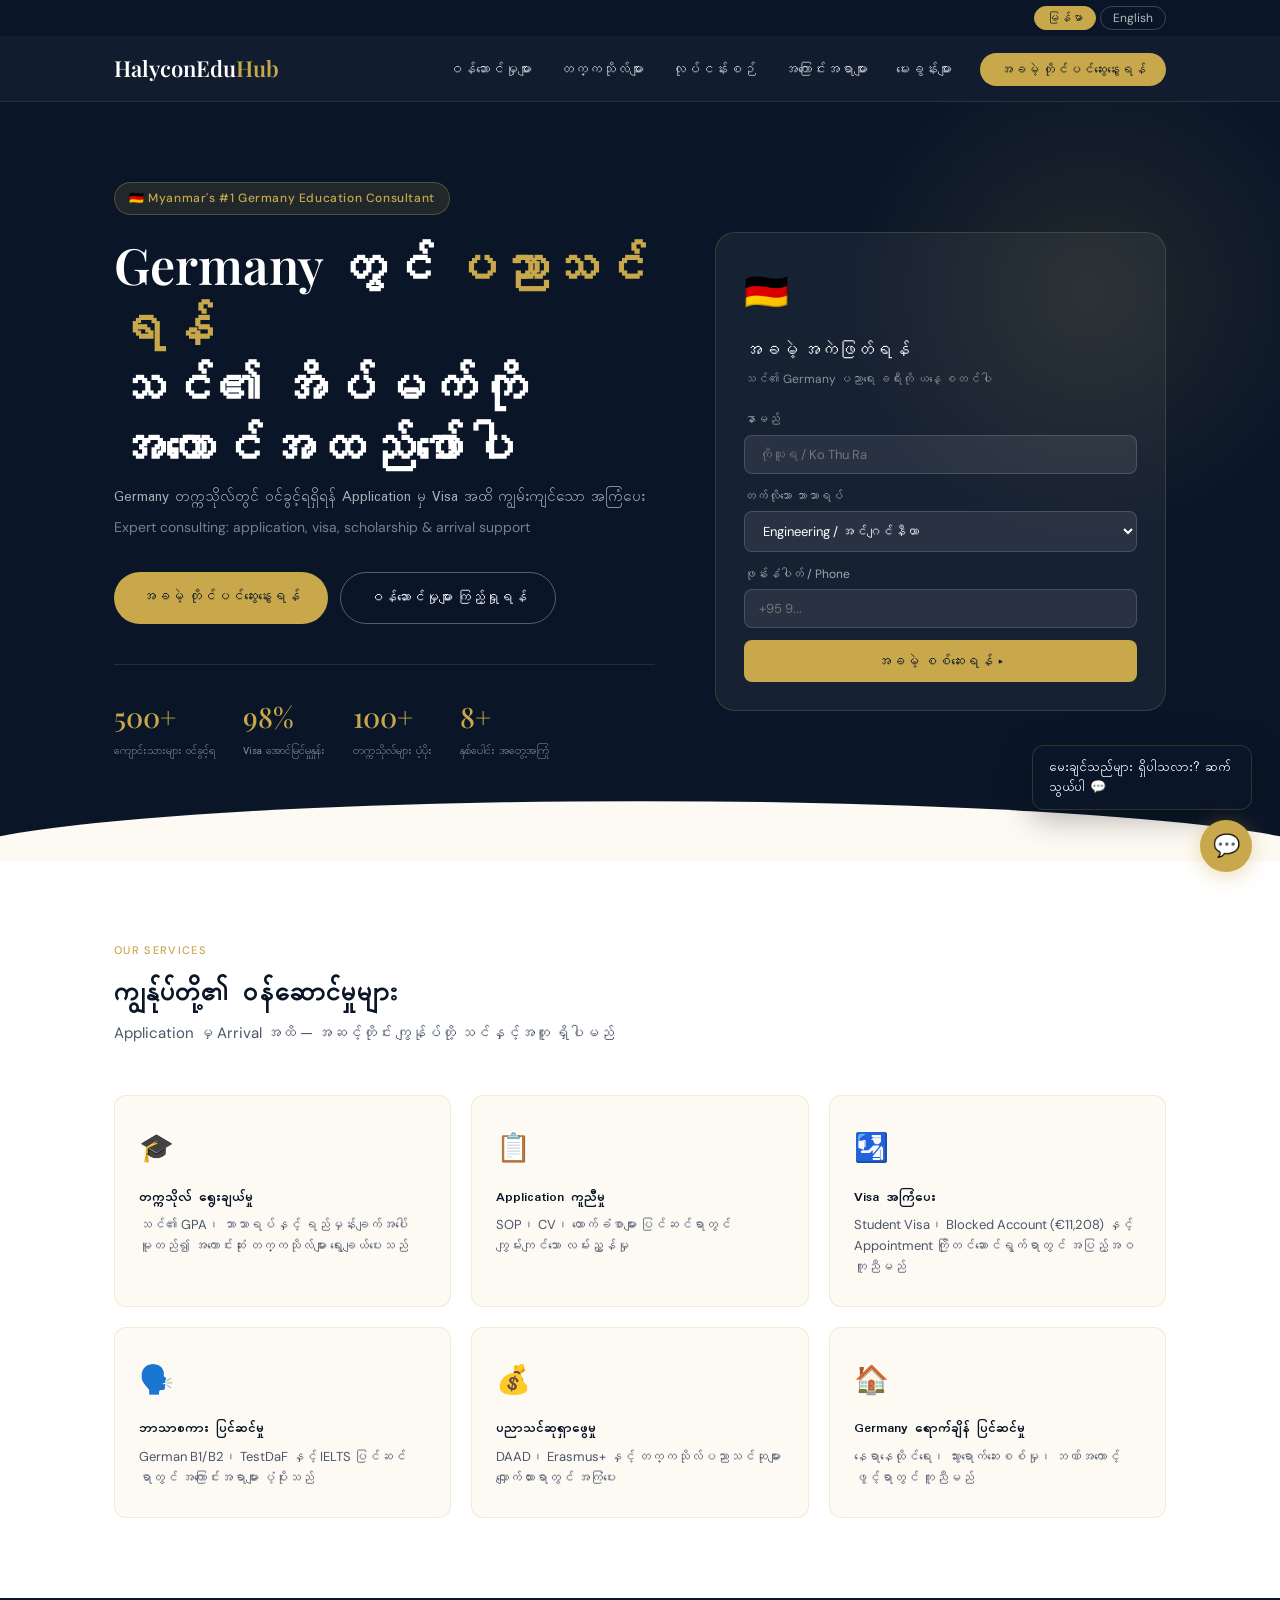
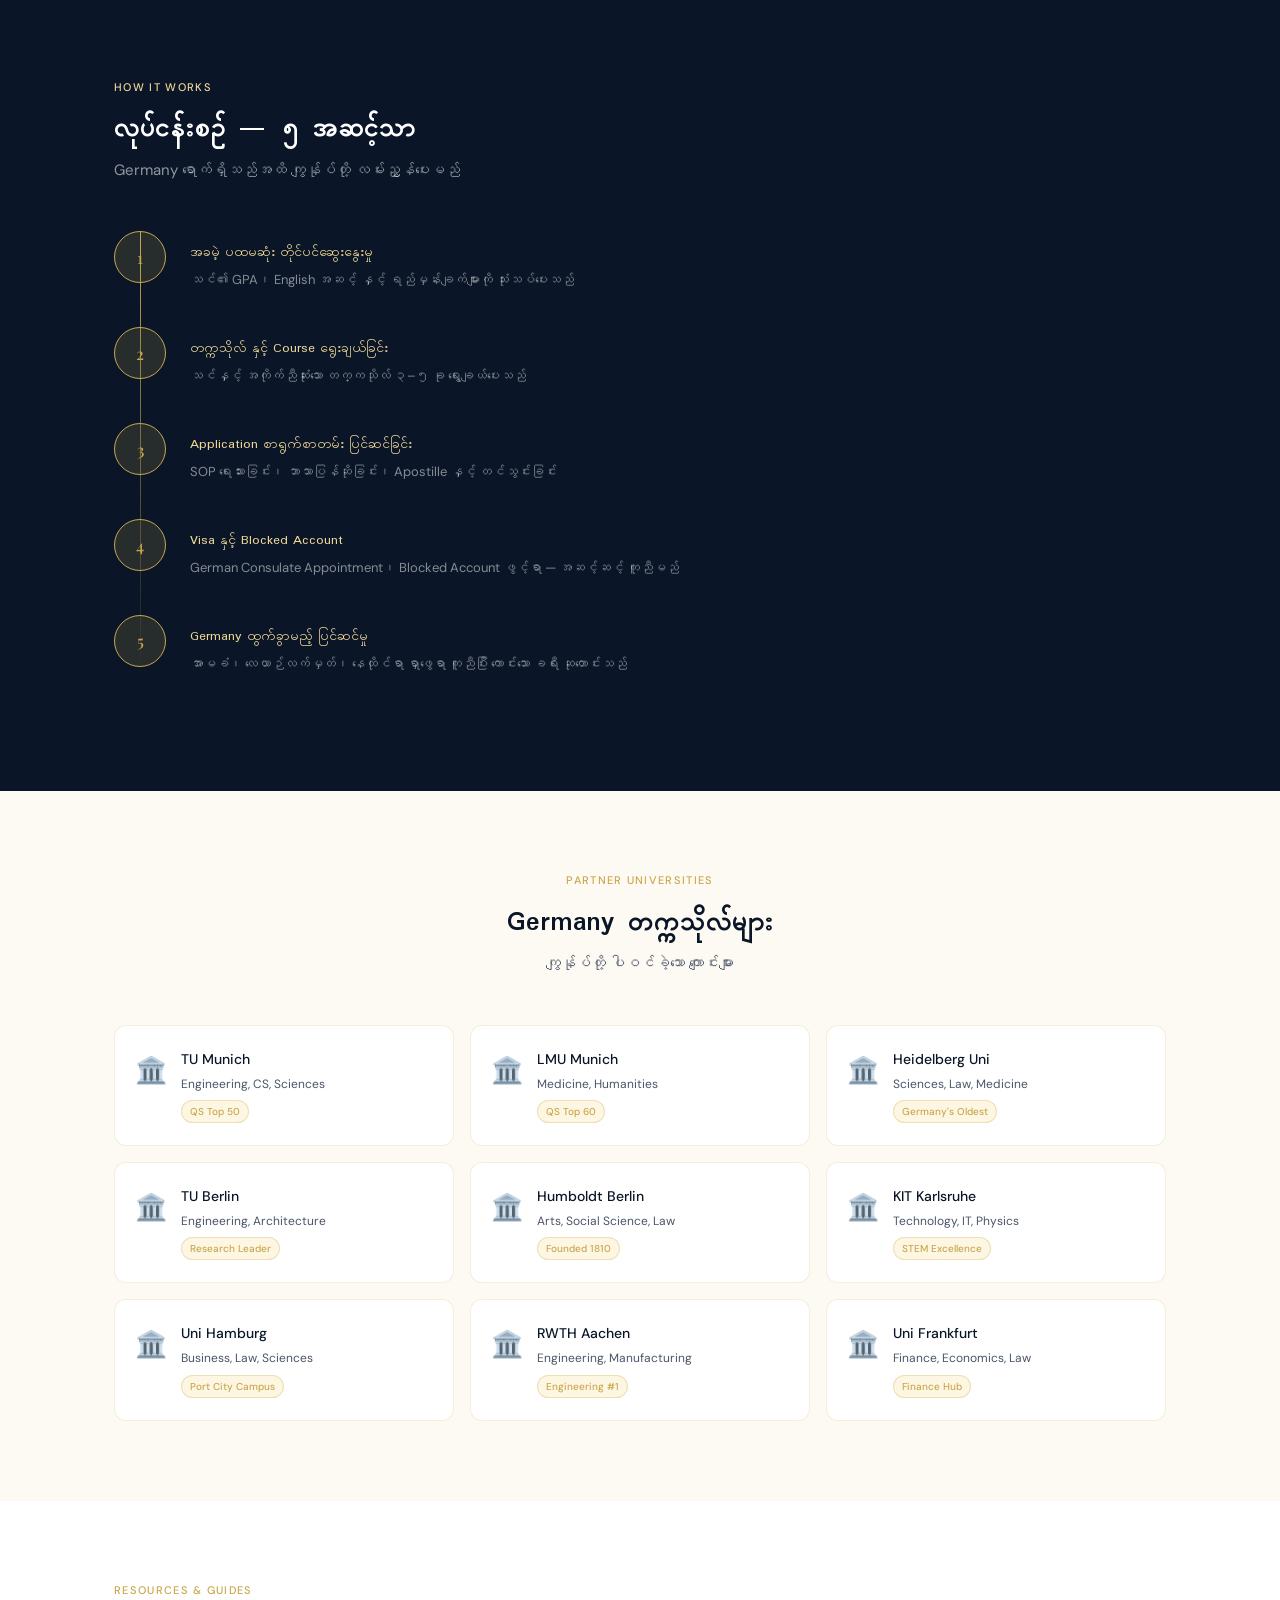
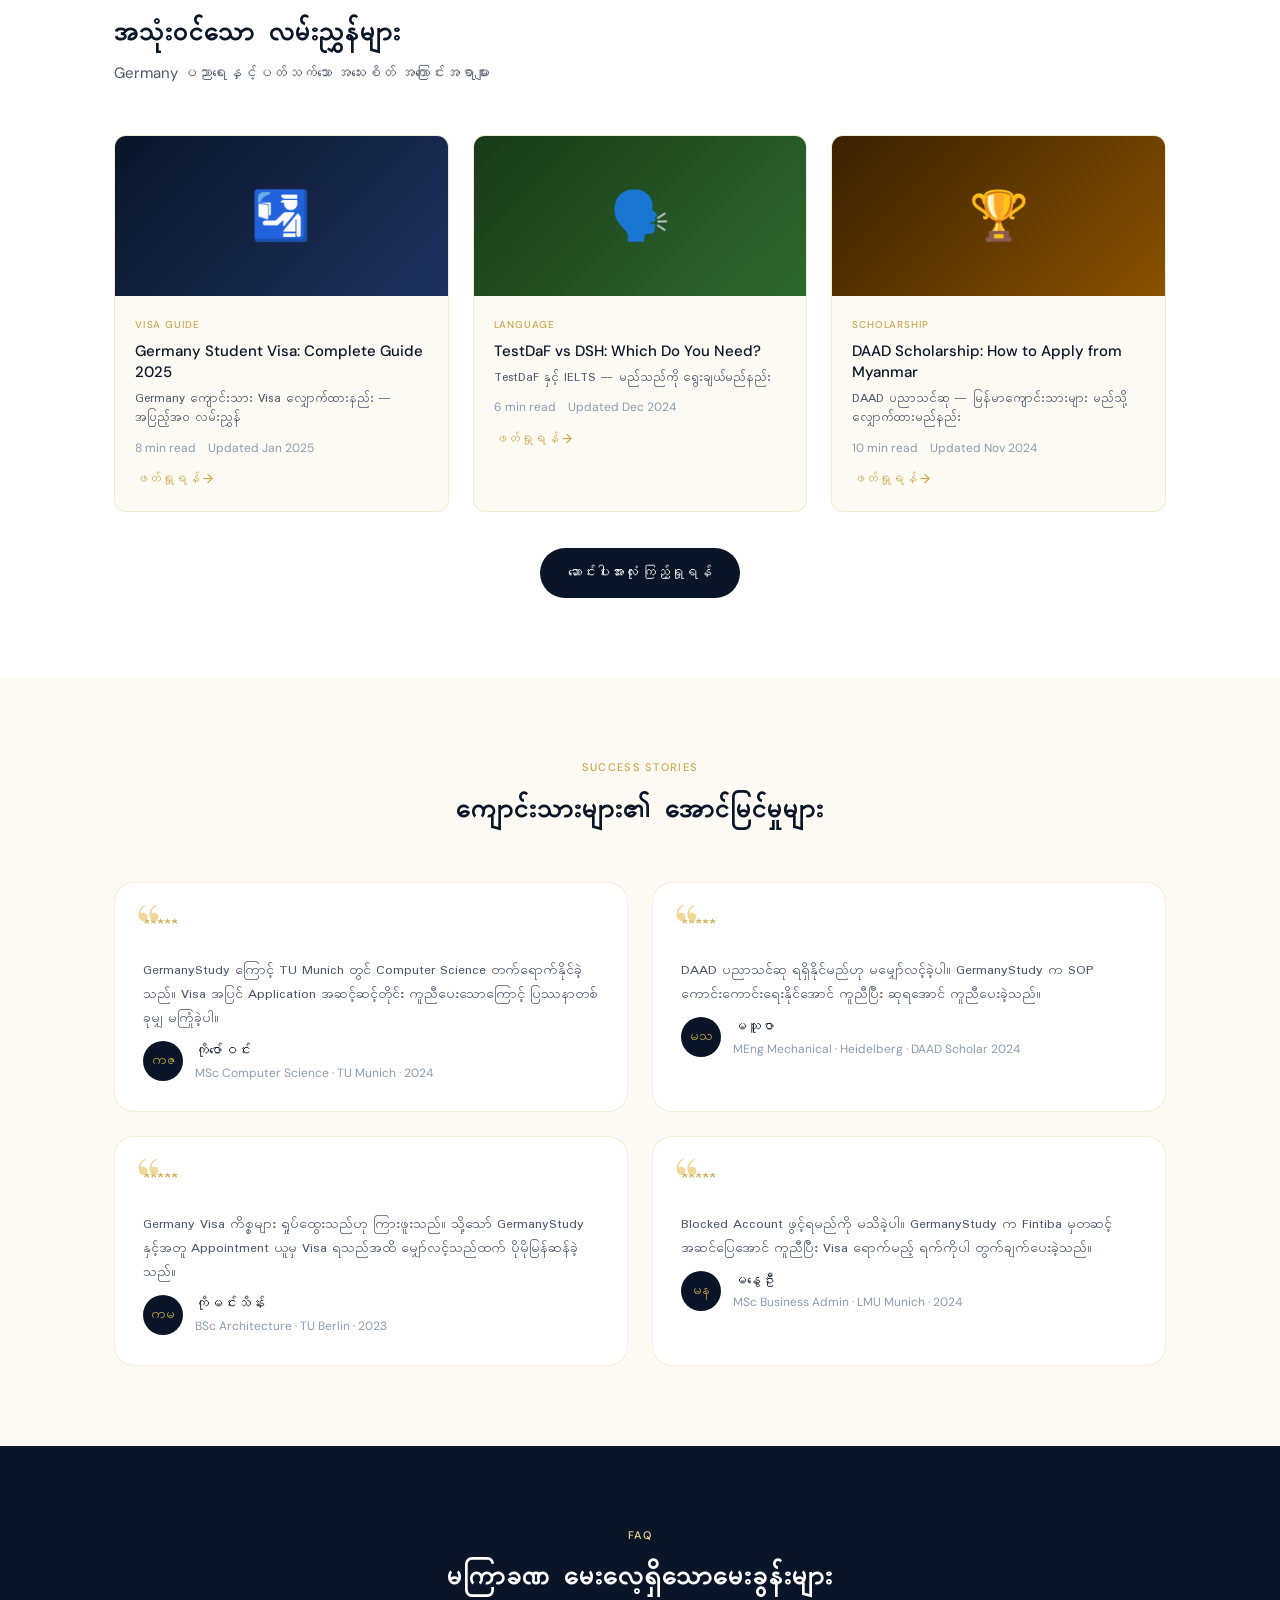
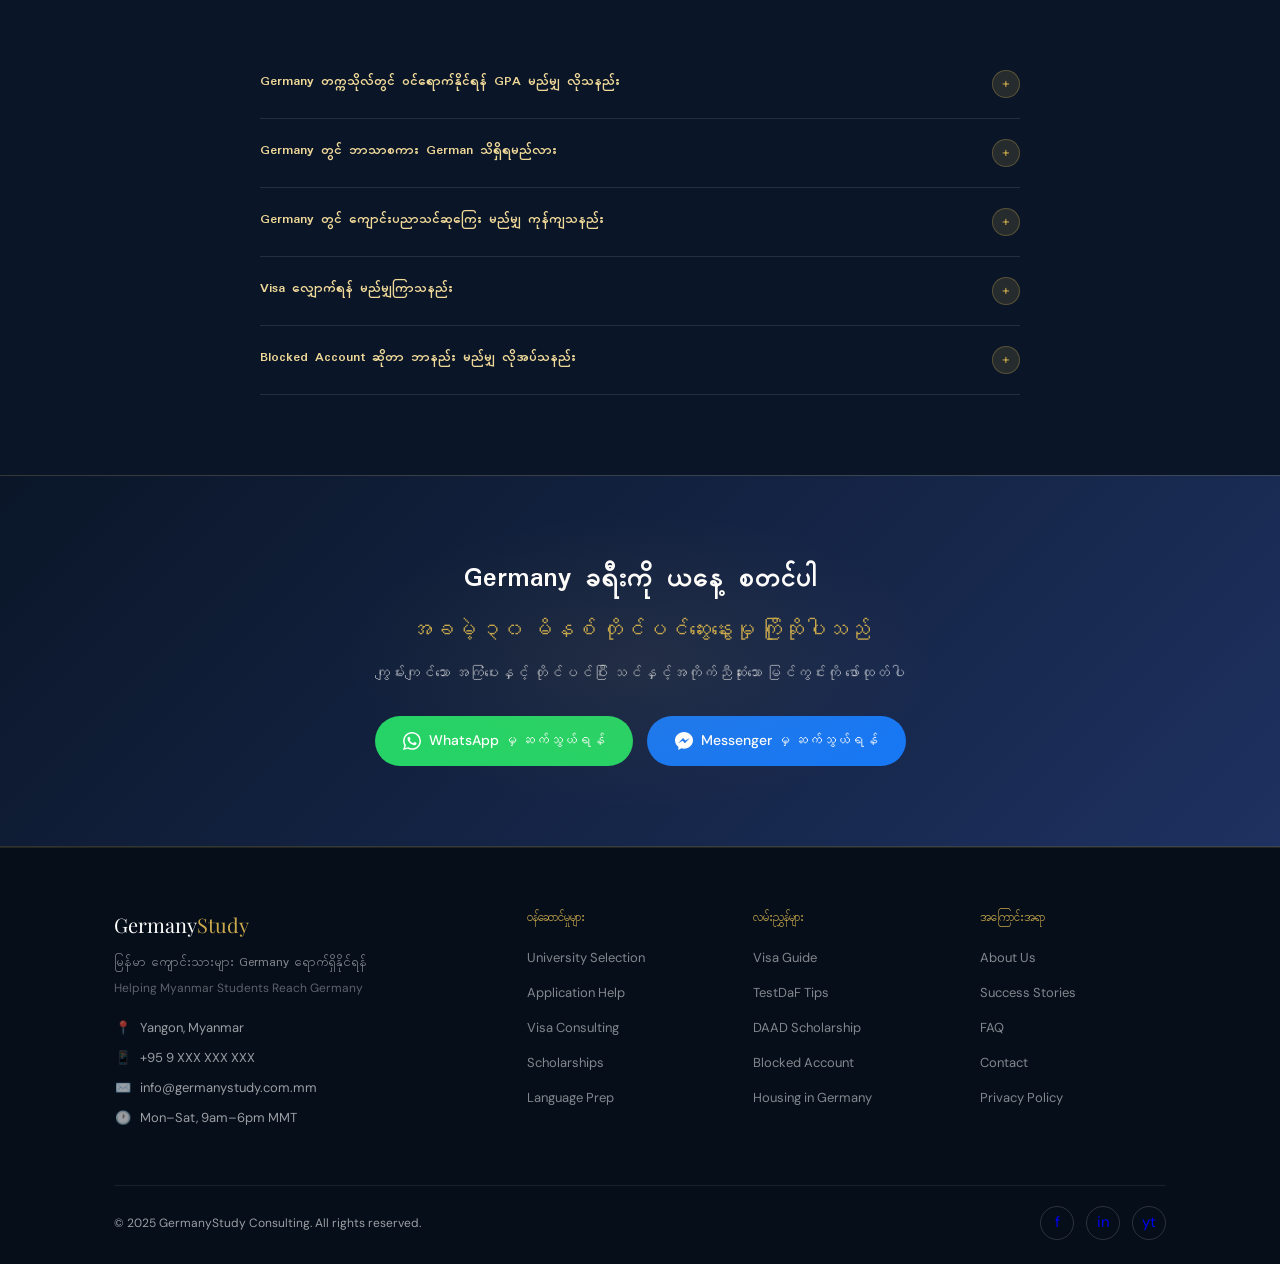
==== index.html @ 736619d6 "Rename germany-edu-myanmar.html to index.html" ====
<!DOCTYPE html>
<html lang="my">
<head>
<meta charset="UTF-8">
<meta name="viewport" content="width=device-width, initial-scale=1.0">
<title>Germany Study Consulting | မြန်မာ ကျောင်းသားများအတွက်</title>
<meta name="description" content="Germany တွင် တက္ကသိုလ်တက်ရောက်ရန် ကျွမ်းကျင်သော ပညာရေးအကြံပေး။ Application, Visa, Scholarship အကူအညီ။">
<link rel="preconnect" href="https://fonts.googleapis.com">
<link rel="preconnect" href="https://fonts.gstatic.com" crossorigin>
<link href="https://fonts.googleapis.com/css2?family=Padauk:wght@400;700&family=Playfair+Display:wght@500;600&family=DM+Sans:wght@300;400;500&display=swap" rel="stylesheet">
<link rel="stylesheet" href="./germany-edu.css">
</head>
<body>

<!-- LANGUAGE BAR -->
<div class="lang-bar">
  <div class="container">
    <button class="lang-btn active" onclick="setLang('my')" id="btn-my">မြန်မာ</button>
    <button class="lang-btn" onclick="setLang('en')" id="btn-en">English</button>
  </div>
</div>

<!-- NAV -->
<nav>
  <div class="container">
    <div class="nav-inner">
      <a href="#" class="logo">HalyconEdu<span>Hub</span></a>
      <ul class="nav-links" id="navLinks">
        <li><a href="#services" data-my="ဝန်ဆောင်မှုများ" data-en="Services">ဝန်ဆောင်မှုများ</a></li>
        <li><a href="#unis" data-my="တက္ကသိုလ်များ" data-en="Universities">တက္ကသိုလ်များ</a></li>
        <li><a href="#how" data-my="လုပ်ငန်းစဉ်" data-en="Process">လုပ်ငန်းစဉ်</a></li>
        <li><a href="#blog" data-my="အကြောင်းအရာများ" data-en="Resources">အကြောင်းအရာများ</a></li>
        <li><a href="#faq" data-my="မေးခွန်းများ" data-en="FAQ">မေးခွန်းများ</a></li>
        <li><a href="#cta" class="nav-cta" data-my="အခမဲ့ တိုင်ပင်ဆွေးနွေးရန်" data-en="Free Consultation">အခမဲ့ တိုင်ပင်ဆွေးနွေးရန်</a></li>
      </ul>
      <div class="hamburger" onclick="document.getElementById('navLinks').classList.toggle('open')">
        <span></span><span></span><span></span>
      </div>
    </div>
  </div>
</nav>

<!-- HERO -->
<section class="hero">
  <div class="container">
    <div class="hero-grid">
      <div>
        <div class="hero-eyebrow">🇩🇪 Myanmar's #1 Germany Education Consultant</div>
        <h1 class="my-text">Germany တွင် <span class="gold">ပညာသင်ရန်</span><br>သင်၏ အိပ်မက်ကို<br>အကောင်အထည်ဖော်ပါ</h1>
        <h1 class="en-text" style="display:none;">Study in <span class="gold">Germany</span> —<br>We Guide You<br>Every Step</h1>
        <p class="hero-sub my-text">Germany တက္ကသိုလ်တွင် ဝင်ခွင့်ရရှိရန် Application မှ Visa အထိ ကျွမ်းကျင်သော အကြံပေး</p>
        <p class="hero-sub en-text" style="display:none;">Expert consulting for Myanmar students — from university application to visa success.</p>
        <p class="hero-sub-en my-text">Expert consulting: application, visa, scholarship & arrival support</p>
        <div class="hero-btns">
          <a href="#cta" class="btn-primary my-text">အခမဲ့ တိုင်ပင်ဆွေးနွေးရန်</a>
          <a href="#cta" class="btn-primary en-text" style="display:none;">Book Free Consultation</a>
          <a href="#services" class="btn-outline my-text">ဝန်ဆောင်မှုများ ကြည့်ရှုရန်</a>
          <a href="#services" class="btn-outline en-text" style="display:none;">View Our Services</a>
        </div>
        <div class="hero-stats">
          <div class="stat-item">
            <div class="stat-num">500+</div>
            <div class="stat-label my-text stat-label-my">ကျောင်းသားများ ဝင်ခွင့်ရ</div>
            <div class="stat-label en-text" style="display:none;">Students Placed</div>
          </div>
          <div class="stat-item">
            <div class="stat-num">98%</div>
            <div class="stat-label my-text stat-label-my">Visa အောင်မြင်မှုနှုန်း</div>
            <div class="stat-label en-text" style="display:none;">Visa Success Rate</div>
          </div>
          <div class="stat-item">
            <div class="stat-num">100+</div>
            <div class="stat-label my-text stat-label-my">တက္ကသိုလ်များ ပံ့ပိုး</div>
            <div class="stat-label en-text" style="display:none;">Partner Universities</div>
          </div>
          <div class="stat-item">
            <div class="stat-num">8+</div>
            <div class="stat-label my-text stat-label-my">နှစ်ပေါင်း အတွေ့အကြုံ</div>
            <div class="stat-label en-text" style="display:none;">Years Experience</div>
          </div>
        </div>
      </div>
      <div class="hero-visual">
        <div class="hero-flag">🇩🇪</div>
        <div class="hero-card-title my-text">အခမဲ့ အကဲဖြတ်ရန်</div>
        <div class="hero-card-title en-text" style="display:none;">Free Assessment</div>
        <div class="hero-card-sub my-text">သင်၏ Germany ပညာရေး ခရီးကို ယနေ့ စတင်ပါ</div>
        <div class="hero-card-sub en-text" style="display:none;">Start your Germany journey today</div>
        <div class="mini-form">
          <label class="my-text">နာမည်</label>
          <label class="en-text" style="display:none;">Full Name</label>
          <input type="text" placeholder="ကိုသူရ / Ko Thu Ra">
          <label class="my-text">တက်လိုသော ဘာသာရပ်</label>
          <label class="en-text" style="display:none;">Desired Field of Study</label>
          <select>
            <option>Engineering / အင်ဂျင်နီယာ</option>
            <option>Computer Science / ကွန်ပျူတာသိပ္ပံ</option>
            <option>Business / စီးပွားရေး</option>
            <option>Medicine / ဆေးပညာ</option>
            <option>Architecture / ဗိသုကာ</option>
            <option>Others / အခြား</option>
          </select>
          <label class="my-text">ဖုန်းနံပါတ် / Phone</label>
          <label class="en-text" style="display:none;">Phone Number</label>
          <input type="tel" placeholder="+95 9...">
          <button class="mini-form-btn my-text">အခမဲ့ စစ်ဆေးရန် ▸</button>
          <button class="mini-form-btn en-text" style="display:none;">Get Free Assessment ▸</button>
        </div>
      </div>
    </div>
  </div>
</section>

<!-- SERVICES -->
<section class="services" id="services">
  <div class="container">
    <div class="section-head">
      <div class="section-label">OUR SERVICES</div>
      <div class="section-title-my my-text">ကျွန်ုပ်တို့၏ ဝန်ဆောင်မှုများ</div>
      <div class="section-title en-text" style="display:none;">What We Offer</div>
      <p class="section-sub my-text">Application မှ Arrival အထိ — အဆင့်တိုင်း ကျွန်ုပ်တို့ သင်နှင့်အတူ ရှိပါမည်</p>
      <p class="section-sub en-text" style="display:none;">From first application to your arrival in Germany — we're with you at every step.</p>
    </div>
    <div class="services-grid">
      <div class="service-card">
        <div class="service-icon">🎓</div>
        <div class="service-title-my my-text">တက္ကသိုလ် ရွေးချယ်မှု</div>
        <div class="service-title en-text" style="display:none;">University Selection</div>
        <div class="service-desc my-text">သင်၏ GPA၊ ဘာသာရပ်နှင့် ရည်မှန်းချက်အပေါ် မူတည်၍ အကောင်းဆုံး တက္ကသိုလ်များ ရွေးချယ်ပေးသည်</div>
        <div class="service-desc en-text" style="display:none;">We shortlist the best German universities based on your GPA, field, and goals.</div>
      </div>
      <div class="service-card">
        <div class="service-icon">📋</div>
        <div class="service-title-my my-text">Application ကူညီမှု</div>
        <div class="service-title en-text" style="display:none;">Application Support</div>
        <div class="service-desc my-text">SOP၊ CV၊ ထောက်ခံစာများ ပြင်ဆင်ရာတွင် ကျွမ်းကျင်သော လမ်းညွှန်မှု</div>
        <div class="service-desc en-text" style="display:none;">Expert guidance on SOP, CV, recommendation letters and document preparation.</div>
      </div>
      <div class="service-card">
        <div class="service-icon">🛂</div>
        <div class="service-title-my my-text">Visa အကြံပေး</div>
        <div class="service-title en-text" style="display:none;">Visa Consulting</div>
        <div class="service-desc my-text">Student Visa၊ Blocked Account (€11,208) နှင့် Appointment ကြိုတင်ဆောင်ရွက်ရာတွင် အပြည့်အဝ ကူညီမည်</div>
        <div class="service-desc en-text" style="display:none;">Full support for student visa, blocked account (€11,208), and embassy appointments.</div>
      </div>
      <div class="service-card">
        <div class="service-icon">🗣️</div>
        <div class="service-title-my my-text">ဘာသာစကား ပြင်ဆင်မှု</div>
        <div class="service-title en-text" style="display:none;">Language Preparation</div>
        <div class="service-desc my-text">German B1/B2၊ TestDaF နှင့် IELTS ပြင်ဆင်ရာတွင် အကြောင်းအရာများ ပံ့ပိုးသည်</div>
        <div class="service-desc en-text" style="display:none;">Resources and guidance for German B1/B2, TestDaF, and IELTS preparation.</div>
      </div>
      <div class="service-card">
        <div class="service-icon">💰</div>
        <div class="service-title-my my-text">ပညာသင်ဆုရှာဖွေမှု</div>
        <div class="service-title en-text" style="display:none;">Scholarship Search</div>
        <div class="service-desc my-text">DAAD၊ Erasmus+ နှင့် တက္ကသိုလ်ပညာသင်ဆုများ လျှောက်ထားရာတွင် အကြံပေး</div>
        <div class="service-desc en-text" style="display:none;">We help you apply for DAAD, Erasmus+, and university-specific scholarships.</div>
      </div>
      <div class="service-card">
        <div class="service-icon">🏠</div>
        <div class="service-title-my my-text">Germany ရောက်ချိန် ပြင်ဆင်မှု</div>
        <div class="service-title en-text" style="display:none;">Pre-Departure Support</div>
        <div class="service-desc my-text">နေရာနေထိုင်ရေး၊ သွားရောက်ဆေးစစ်မှု၊ ဘဏ်အကောင့် ဖွင့်ရာတွင် ကူညီမည်</div>
        <div class="service-desc en-text" style="display:none;">Help with housing, health insurance, and bank account setup before you fly.</div>
      </div>
    </div>
  </div>
</section>

<!-- HOW IT WORKS -->
<section class="how" id="how">
  <div class="container">
    <div class="section-head">
      <div class="section-label" style="color:var(--gold-light);">HOW IT WORKS</div>
      <div class="section-title-my my-text" style="color:white;">လုပ်ငန်းစဉ် — ၅ အဆင့်သာ</div>
      <div class="section-title en-text" style="display:none;color:white;">Just 5 Simple Steps</div>
      <p class="section-sub my-text">Germany ရောက်ရှိသည်အထိ ကျွန်ုပ်တို့ လမ်းညွှန်ပေးမည်</p>
      <p class="section-sub en-text" style="display:none;">We guide you from your first question to your first day in Germany.</p>
    </div>
    <div class="steps-timeline">
      <div class="step-item">
        <div class="step-num-circle">1</div>
        <div class="step-content">
          <div class="step-title-my my-text">အခမဲ့ ပထမဆုံး တိုင်ပင်ဆွေးနွေးမှု</div>
          <div class="step-title en-text" style="display:none;">Free Initial Consultation</div>
          <div class="step-desc my-text">သင်၏ GPA၊ English အဆင့် နှင့် ရည်မှန်းချက်များကို သုံးသပ်ပေးသည်</div>
          <div class="step-desc en-text" style="display:none;">We assess your GPA, English level, and academic goals — no cost, no pressure.</div>
        </div>
      </div>
      <div class="step-item">
        <div class="step-num-circle">2</div>
        <div class="step-content">
          <div class="step-title-my my-text">တက္ကသိုလ် နှင့် Course ရွေးချယ်ခြင်း</div>
          <div class="step-title en-text" style="display:none;">University & Course Matching</div>
          <div class="step-desc my-text">သင်နှင့် အကိုက်ညီဆုံးသော တက္ကသိုလ် ၃–၅ ခု ရွေးချယ်ပေးသည်</div>
          <div class="step-desc en-text" style="display:none;">We shortlist 3–5 universities that best match your profile and interests.</div>
        </div>
      </div>
      <div class="step-item">
        <div class="step-num-circle">3</div>
        <div class="step-content">
          <div class="step-title-my my-text">Application စာရွက်စာတမ်း ပြင်ဆင်ခြင်း</div>
          <div class="step-title en-text" style="display:none;">Document & Application Prep</div>
          <div class="step-desc my-text">SOP ရေးသားခြင်း၊ ဘာသာပြန်ဆိုခြင်း၊ Apostille နှင့် တင်သွင်းခြင်း</div>
          <div class="step-desc en-text" style="display:none;">SOP writing, translation, Apostille certification, and submission support.</div>
        </div>
      </div>
      <div class="step-item">
        <div class="step-num-circle">4</div>
        <div class="step-content">
          <div class="step-title-my my-text">Visa နှင့် Blocked Account</div>
          <div class="step-title en-text" style="display:none;">Visa & Blocked Account</div>
          <div class="step-desc my-text">German Consulate Appointment၊ Blocked Account ဖွင့်ရာ — အဆင့်ဆင့် ကူညီမည်</div>
          <div class="step-desc en-text" style="display:none;">We guide you through every step of the visa process and blocked account setup.</div>
        </div>
      </div>
      <div class="step-item">
        <div class="step-num-circle">5</div>
        <div class="step-content">
          <div class="step-title-my my-text">Germany ထွက်ခွာမည့် ပြင်ဆင်မှု</div>
          <div class="step-title en-text" style="display:none;">Pre-Departure & Arrival</div>
          <div class="step-desc my-text">အာမခံ၊ လေယာဉ်လက်မှတ်၊ နေထိုင်ရာ ရှာဖွေရာ ကူညီပြီး ကောင်းသော ခရီး ဆုတောင်းသည်</div>
          <div class="step-desc en-text" style="display:none;">Insurance, travel tips, housing — we make sure you land in Germany ready.</div>
        </div>
      </div>
    </div>
  </div>
</section>

<!-- UNIVERSITIES -->
<section class="unis" id="unis">
  <div class="container">
    <div class="section-head center">
      <div class="section-label">PARTNER UNIVERSITIES</div>
      <div class="section-title-my my-text">Germany တက္ကသိုလ်များ</div>
      <div class="section-title en-text" style="display:none;">Top German Universities</div>
      <p class="section-sub my-text">ကျွန်ုပ်တို့ ပါဝင်ခဲ့သော ကျောင်းများ</p>
      <p class="section-sub en-text" style="display:none;">Universities where our students have been accepted.</p>
    </div>
    <div class="uni-grid">
      <div class="uni-card"><div class="uni-flag">🏛️</div><div><div class="uni-name">TU Munich</div><div class="uni-field">Engineering, CS, Sciences</div><div class="uni-badge">QS Top 50</div></div></div>
      <div class="uni-card"><div class="uni-flag">🏛️</div><div><div class="uni-name">LMU Munich</div><div class="uni-field">Medicine, Humanities</div><div class="uni-badge">QS Top 60</div></div></div>
      <div class="uni-card"><div class="uni-flag">🏛️</div><div><div class="uni-name">Heidelberg Uni</div><div class="uni-field">Sciences, Law, Medicine</div><div class="uni-badge">Germany's Oldest</div></div></div>
      <div class="uni-card"><div class="uni-flag">🏛️</div><div><div class="uni-name">TU Berlin</div><div class="uni-field">Engineering, Architecture</div><div class="uni-badge">Research Leader</div></div></div>
      <div class="uni-card"><div class="uni-flag">🏛️</div><div><div class="uni-name">Humboldt Berlin</div><div class="uni-field">Arts, Social Science, Law</div><div class="uni-badge">Founded 1810</div></div></div>
      <div class="uni-card"><div class="uni-flag">🏛️</div><div><div class="uni-name">KIT Karlsruhe</div><div class="uni-field">Technology, IT, Physics</div><div class="uni-badge">STEM Excellence</div></div></div>
      <div class="uni-card"><div class="uni-flag">🏛️</div><div><div class="uni-name">Uni Hamburg</div><div class="uni-field">Business, Law, Sciences</div><div class="uni-badge">Port City Campus</div></div></div>
      <div class="uni-card"><div class="uni-flag">🏛️</div><div><div class="uni-name">RWTH Aachen</div><div class="uni-field">Engineering, Manufacturing</div><div class="uni-badge">Engineering #1</div></div></div>
      <div class="uni-card"><div class="uni-flag">🏛️</div><div><div class="uni-name">Uni Frankfurt</div><div class="uni-field">Finance, Economics, Law</div><div class="uni-badge">Finance Hub</div></div></div>
    </div>
  </div>
</section>

<!-- BLOG / RESOURCES -->
<section class="blog" id="blog">
  <div class="container">
    <div class="section-head">
      <div class="section-label">RESOURCES & GUIDES</div>
      <div class="section-title-my my-text">အသုံးဝင်သော လမ်းညွှန်များ</div>
      <div class="section-title en-text" style="display:none;">Helpful Guides & Resources</div>
      <p class="section-sub my-text">Germany ပညာရေးနှင့်ပတ်သက်သော အသေးစိတ် အကြောင်းအရာများ</p>
      <p class="section-sub en-text" style="display:none;">In-depth articles for Myanmar students planning to study in Germany.</p>
    </div>
    <div class="blog-grid">
      <div class="blog-card">
        <div class="blog-thumb visa">🛂</div>
        <div class="blog-body">
          <div class="blog-tag">VISA GUIDE</div>
          <div class="blog-title">Germany Student Visa: Complete Guide 2025</div>
          <div class="blog-title-my my-text">Germany ကျောင်းသား Visa လျှောက်ထားနည်း — အပြည့်အဝ လမ်းညွှန်</div>
          <div class="blog-meta"><span>8 min read</span><span>Updated Jan 2025</span></div>
          <a href="#" class="blog-read my-text">ဖတ်ရှုရန် →</a>
          <a href="#" class="blog-read en-text" style="display:none;">Read more →</a>
        </div>
      </div>
      <div class="blog-card">
        <div class="blog-thumb lang">🗣️</div>
        <div class="blog-body">
          <div class="blog-tag">LANGUAGE</div>
          <div class="blog-title">TestDaF vs DSH: Which Do You Need?</div>
          <div class="blog-title-my my-text">TestDaF နှင့် IELTS — မည်သည်ကို ရွေးချယ်မည်နည်း</div>
          <div class="blog-meta"><span>6 min read</span><span>Updated Dec 2024</span></div>
          <a href="#" class="blog-read my-text">ဖတ်ရှုရန် →</a>
          <a href="#" class="blog-read en-text" style="display:none;">Read more →</a>
        </div>
      </div>
      <div class="blog-card">
        <div class="blog-thumb schol">🏆</div>
        <div class="blog-body">
          <div class="blog-tag">SCHOLARSHIP</div>
          <div class="blog-title">DAAD Scholarship: How to Apply from Myanmar</div>
          <div class="blog-title-my my-text">DAAD ပညာသင်ဆု — မြန်မာကျောင်းသားများ မည်သို့ လျှောက်ထားမည်နည်း</div>
          <div class="blog-meta"><span>10 min read</span><span>Updated Nov 2024</span></div>
          <a href="#" class="blog-read my-text">ဖတ်ရှုရန် →</a>
          <a href="#" class="blog-read en-text" style="display:none;">Read more →</a>
        </div>
      </div>
    </div>
    <div style="text-align:center; margin-top:36px;">
      <a href="#" class="btn-primary" style="background:var(--navy); color:white;">
        <span class="my-text">ဆောင်းပါးအားလုံး ကြည့်ရှုရန်</span>
        <span class="en-text" style="display:none;">View All Articles</span>
      </a>
    </div>
  </div>
</section>

<!-- TESTIMONIALS -->
<section class="testimonials" id="testimonials">
  <div class="container">
    <div class="section-head center">
      <div class="section-label">SUCCESS STORIES</div>
      <div class="section-title-my my-text">ကျောင်းသားများ၏ အောင်မြင်မှုများ</div>
      <div class="section-title en-text" style="display:none;">Student Success Stories</div>
    </div>
    <div class="testi-grid">
      <div class="testi-card">
        <div class="stars">★★★★★</div>
        <div class="testi-text my-text">GermanyStudy ကြောင့် TU Munich တွင် Computer Science တက်ရောက်နိုင်ခဲ့သည်။ Visa အပြင် Application အဆင့်ဆင့်တိုင်း ကူညီပေးသောကြောင့် ပြဿနာတစ်ခုမျှ မကြုံခဲ့ပါ။</div>
        <div class="testi-text-en en-text" style="display:none;">"Thanks to GermanyStudy I got into TU Munich for CS. They helped me at every step — visa, documents, everything. Zero problems."</div>
        <div class="testi-author">
          <div class="testi-avatar">ကဇ</div>
          <div>
            <div class="testi-name">ကိုဇော်ဝင်း</div>
            <div class="testi-info">MSc Computer Science · TU Munich · 2024</div>
          </div>
        </div>
      </div>
      <div class="testi-card">
        <div class="stars">★★★★★</div>
        <div class="testi-text my-text">DAAD ပညာသင်ဆု ရရှိနိုင်မည်ဟု မမျှော်လင့်ခဲ့ပါ။ GermanyStudy က SOP ကောင်းကောင်းရေးနိုင်အောင် ကူညီပြီး ဆုရအောင် ကူညီပေးခဲ့သည်။</div>
        <div class="testi-text-en en-text" style="display:none;">"I never thought I'd get a DAAD scholarship. GermanyStudy helped me write an amazing SOP and guided me to success."</div>
        <div class="testi-author">
          <div class="testi-avatar">မသ</div>
          <div>
            <div class="testi-name">မသူဇာ</div>
            <div class="testi-info">MEng Mechanical · Heidelberg · DAAD Scholar 2024</div>
          </div>
        </div>
      </div>
      <div class="testi-card">
        <div class="stars">★★★★★</div>
        <div class="testi-text my-text">Germany Visa ကိစ္စများ ရှုပ်ထွေးသည်ဟု ကြားဖူးသည်။ သို့သော် GermanyStudy နှင့်အတူ Appointment ယူမှ Visa ရသည်အထိ မျှော်လင့်သည်ထက် ပိုမိုမြန်ဆန်ခဲ့သည်။</div>
        <div class="testi-text-en en-text" style="display:none;">"I heard Germany visas were complicated. With GermanyStudy, from appointment to visa in hand was faster than expected."</div>
        <div class="testi-author">
          <div class="testi-avatar">ကမ</div>
          <div>
            <div class="testi-name">ကိုမင်းသိန်း</div>
            <div class="testi-info">BSc Architecture · TU Berlin · 2023</div>
          </div>
        </div>
      </div>
      <div class="testi-card">
        <div class="stars">★★★★★</div>
        <div class="testi-text my-text">Blocked Account ဖွင့်ရမည်ကို မသိခဲ့ပါ။ GermanyStudy က Fintiba မှတဆင့် အဆင်ပြေအောင် ကူညီပြီး Visa ရောက်မည့် ရက်ကိုပါ တွက်ချက်ပေးခဲ့သည်။</div>
        <div class="testi-text-en en-text" style="display:none;">"I didn't know about blocked accounts. GermanyStudy helped me set up via Fintiba and even predicted my visa arrival date."</div>
        <div class="testi-author">
          <div class="testi-avatar">မန</div>
          <div>
            <div class="testi-name">မနွေဦး</div>
            <div class="testi-info">MSc Business Admin · LMU Munich · 2024</div>
          </div>
        </div>
      </div>
    </div>
  </div>
</section>

<!-- FAQ -->
<section class="faq" id="faq">
  <div class="container">
    <div class="section-head center">
      <div class="section-label" style="color:var(--gold-light);">FAQ</div>
      <div class="section-title-my my-text" style="color:white;">မကြာခဏ မေးလေ့ရှိသောမေးခွန်းများ</div>
      <div class="section-title en-text" style="display:none; color:white;">Frequently Asked Questions</div>
    </div>
    <div class="faq-list">
      <div class="faq-item">
        <div class="faq-q" onclick="toggleFaq(this)">
          <div class="faq-q-text">
            <div class="faq-q-my my-text">Germany တက္ကသိုလ်တွင် ဝင်ရောက်နိုင်ရန် GPA မည်မျှ လိုသနည်း</div>
            <div class="faq-q-en en-text" style="display:none;">What GPA do I need to study in Germany?</div>
          </div>
          <div class="faq-arrow">+</div>
        </div>
        <div class="faq-ans">
          <div class="faq-ans-my my-text">အများအားဖြင့် GPA 3.0 (10 scale) ခန့် လိုအပ်သော်လည်း တက္ကသိုလ်နှင့် ဘာသာရပ်အပေါ် မူတည်ပြီး ကွဲပြားနိုင်သည်။</div>
          <div class="faq-ans-en en-text" style="display:none;">Generally a GPA of 3.0/4.0 or equivalent is required, but it varies by university and program.</div>
        </div>
      </div>
      <div class="faq-item">
        <div class="faq-q" onclick="toggleFaq(this)">
          <div class="faq-q-text">
            <div class="faq-q-my my-text">Germany တွင် ဘာသာစကား German သိရှိရမည်လား</div>
            <div class="faq-q-en en-text" style="display:none;">Do I need to know German to study there?</div>
          </div>
          <div class="faq-arrow">+</div>
        </div>
        <div class="faq-ans">
          <div class="faq-ans-my my-text">English သင်ကြားသော Master's Program များ အများအပြားရှိသည်။ German သင်ကြားသော ဘာသာရပ်များအတွက် B2/C1 လိုအပ်သည်။</div>
          <div class="faq-ans-en en-text" style="display:none;">Many Master's programs are taught in English. For German-taught programs, B2/C1 German is required.</div>
        </div>
      </div>
      <div class="faq-item">
        <div class="faq-q" onclick="toggleFaq(this)">
          <div class="faq-q-text">
            <div class="faq-q-my my-text">Germany တွင် ကျောင်းပညာသင်ဆုကြေး မည်မျှ ကုန်ကျသနည်း</div>
            <div class="faq-q-en en-text" style="display:none;">How much does it cost to study in Germany?</div>
          </div>
          <div class="faq-arrow">+</div>
        </div>
        <div class="faq-ans">
          <div class="faq-ans-my my-text">Public university များတွင် Tuition Fee မကောက်ပါ (Semester fee €100–350 ခန့်သာ)။ နေထိုင်ဆောင် ကုန်ကျငွေ Berlin တွင် တစ်လ €900–1,200 ခန့် ကုန်ကျသည်။</div>
          <div class="faq-ans-en en-text" style="display:none;">Public universities charge no tuition (only €100–350/semester admin fee). Living costs are around €900–1,200/month in cities like Berlin.</div>
        </div>
      </div>
      <div class="faq-item">
        <div class="faq-q" onclick="toggleFaq(this)">
          <div class="faq-q-text">
            <div class="faq-q-my my-text">Visa လျှောက်ရန် မည်မျှကြာသနည်း</div>
            <div class="faq-q-en en-text" style="display:none;">How long does the visa application take?</div>
          </div>
          <div class="faq-arrow">+</div>
        </div>
        <div class="faq-ans">
          <div class="faq-ans-my my-text">ပုံမှန်အားဖြင့် Appointment ရပြီး ၄–၈ ပတ်ခန့် ကြာသည်။ ကြိုတင် ၃–၄ လ ခန့် ပြင်ဆင်ပါ။</div>
          <div class="faq-ans-en en-text" style="display:none;">After the embassy appointment, expect 4–8 weeks for processing. Start preparing 3–4 months in advance.</div>
        </div>
      </div>
      <div class="faq-item">
        <div class="faq-q" onclick="toggleFaq(this)">
          <div class="faq-q-text">
            <div class="faq-q-my my-text">Blocked Account ဆိုတာ ဘာနည်း မည်မျှ လိုအပ်သနည်း</div>
            <div class="faq-q-en en-text" style="display:none;">What is a blocked account and how much is needed?</div>
          </div>
          <div class="faq-arrow">+</div>
        </div>
        <div class="faq-ans">
          <div class="faq-ans-my my-text">Blocked Account သည် Germany ဘဏ်တွင် ဖွင့်သော Special Account ဖြစ်ပြီး ၂၀၂၅ ခုနှစ်တွင် €11,208 (တစ်နှစ်အတွက်) ထည့်ရမည်ဖြစ်သည်။</div>
          <div class="faq-ans-en en-text" style="display:none;">A blocked account is a special German bank account. In 2025, you must deposit €11,208 to cover one year of living expenses for the visa.</div>
        </div>
      </div>
    </div>
  </div>
</section>

<!-- CTA -->
<section class="cta-section" id="cta">
  <div class="container">
    <h2 class="my-text">Germany ခရီးကို ယနေ့ စတင်ပါ</h2>
    <h2 class="en-text" style="display:none;">Start Your Germany Journey Today</h2>
    <h3 class="my-text">အခမဲ့ ၃၀ မိနစ် တိုင်ပင်ဆွေးနွေးမှု ကြိုဆိုပါသည်</h3>
    <h3 class="en-text" style="display:none;">Free 30-Minute Consultation Available</h3>
    <p class="my-text">ကျွမ်းကျင်သော အကြံပေးနှင့် တိုင်ပင်ပြီး သင်နှင့်အကိုက်ညီဆုံးသော မြင်ကွင်းကို ဖော်ထုတ်ပါ</p>
    <p class="en-text" style="display:none;">Speak with our expert consultants and discover the path that's right for you.</p>
    <div class="cta-btns">
      <a href="https://wa.me/YOUR_NUMBER" class="btn-primary" style="background:#25D366; color:white; display:flex; align-items:center; gap:8px;">
        <svg viewBox="0 0 24 24" width="18" height="18" fill="white"><path d="M17.472 14.382c-.297-.149-1.758-.867-2.03-.967-.273-.099-.471-.148-.67.15-.197.297-.767.966-.94 1.164-.173.199-.347.223-.644.075-.297-.15-1.255-.463-2.39-1.475-.883-.788-1.48-1.761-1.653-2.059-.173-.297-.018-.458.13-.606.134-.133.298-.347.446-.52.149-.174.198-.298.298-.497.099-.198.05-.371-.025-.52-.075-.149-.669-1.612-.916-2.207-.242-.579-.487-.5-.669-.51-.173-.008-.371-.01-.57-.01-.198 0-.52.074-.792.372-.272.297-1.04 1.016-1.04 2.479 0 1.462 1.065 2.875 1.213 3.074.149.198 2.096 3.2 5.077 4.487.709.306 1.262.489 1.694.625.712.227 1.36.195 1.871.118.571-.085 1.758-.719 2.006-1.413.248-.694.248-1.289.173-1.413-.074-.124-.272-.198-.57-.347m-5.421 7.403h-.004a9.87 9.87 0 01-5.031-1.378l-.361-.214-3.741.982.998-3.648-.235-.374a9.86 9.86 0 01-1.51-5.26c.001-5.45 4.436-9.884 9.888-9.884 2.64 0 5.122 1.03 6.988 2.898a9.825 9.825 0 012.893 6.994c-.003 5.45-4.437 9.884-9.885 9.884m8.413-18.297A11.815 11.815 0 0012.05 0C5.495 0 .16 5.335.157 11.892c0 2.096.547 4.142 1.588 5.945L.057 24l6.305-1.654a11.882 11.882 0 005.683 1.448h.005c6.554 0 11.89-5.335 11.893-11.893a11.821 11.821 0 00-3.48-8.413z"/></svg>
        <span class="my-text">WhatsApp မှ ဆက်သွယ်ရန်</span>
        <span class="en-text" style="display:none;">Chat on WhatsApp</span>
      </a>
      <a href="https://m.me/YOUR_PAGE" class="btn-primary" style="background:#1877F2; color:white; display:flex; align-items:center; gap:8px;">
        <svg viewBox="0 0 24 24" width="18" height="18" fill="white"><path d="M12 0C5.373 0 0 4.974 0 11.111c0 3.498 1.744 6.614 4.469 8.654V24l4.088-2.242c1.092.3 2.246.464 3.443.464 6.627 0 12-4.975 12-11.111C24 4.974 18.627 0 12 0zm1.191 14.963l-3.055-3.26-5.963 3.26L10.732 8l3.131 3.259L19.752 8l-6.561 6.963z"/></svg>
        <span class="my-text">Messenger မှ ဆက်သွယ်ရန်</span>
        <span class="en-text" style="display:none;">Message on Messenger</span>
      </a>
    </div>
  </div>
</section>

<!-- FOOTER -->
<footer>
  <div class="container">
    <div class="footer-grid">
      <div class="footer-brand">
        <div class="footer-logo">Germany<span>Study</span></div>
        <div class="footer-tagline-my">မြန်မာ ကျောင်းသားများ Germany ရောက်ရှိနိုင်ရန်</div>
        <div class="footer-tagline">Helping Myanmar Students Reach Germany</div>
        <div class="footer-contact-item"><span class="footer-contact-icon">📍</span>Yangon, Myanmar</div>
        <div class="footer-contact-item"><span class="footer-contact-icon">📱</span>+95 9 XXX XXX XXX</div>
        <div class="footer-contact-item"><span class="footer-contact-icon">✉️</span>info@germanystudy.com.mm</div>
        <div class="footer-contact-item"><span class="footer-contact-icon">🕐</span>Mon–Sat, 9am–6pm MMT</div>
      </div>
      <div class="footer-col">
        <div class="footer-col-my my-text">ဝန်ဆောင်မှုများ</div>
        <h4 class="en-text" style="display:none;">Services</h4>
        <ul>
          <li><a href="#">University Selection</a></li>
          <li><a href="#">Application Help</a></li>
          <li><a href="#">Visa Consulting</a></li>
          <li><a href="#">Scholarships</a></li>
          <li><a href="#">Language Prep</a></li>
        </ul>
      </div>
      <div class="footer-col">
        <div class="footer-col-my my-text">လမ်းညွှန်များ</div>
        <h4 class="en-text" style="display:none;">Resources</h4>
        <ul>
          <li><a href="#">Visa Guide</a></li>
          <li><a href="#">TestDaF Tips</a></li>
          <li><a href="#">DAAD Scholarship</a></li>
          <li><a href="#">Blocked Account</a></li>
          <li><a href="#">Housing in Germany</a></li>
        </ul>
      </div>
      <div class="footer-col">
        <div class="footer-col-my my-text">အကြောင်းအရာ</div>
        <h4 class="en-text" style="display:none;">Company</h4>
        <ul>
          <li><a href="#">About Us</a></li>
          <li><a href="#">Success Stories</a></li>
          <li><a href="#">FAQ</a></li>
          <li><a href="#">Contact</a></li>
          <li><a href="#">Privacy Policy</a></li>
        </ul>
      </div>
    </div>
    <div class="footer-bottom">
      <div>© 2025 GermanyStudy Consulting. All rights reserved.</div>
      <div class="social-links">
        <a href="#" class="social-link">f</a>
        <a href="#" class="social-link">in</a>
        <a href="#" class="social-link">yt</a>
      </div>
    </div>
  </div>
</footer>

<!-- FLOATING CHAT WIDGET -->
<div class="chat-widget" id="chatWidget">
  <div class="chat-bubble" id="chatBubble">
    <div class="my-text">မေးချင်သည်များ ရှိပါသလား? ဆက်သွယ်ပါ 💬</div>
    <div class="en-text chat-bubble-en" style="display:none;">Have questions? Chat with us!</div>
  </div>
  <div class="chat-btns" id="chatBtns" style="display:none;">
    <a href="https://wa.me/YOUR_NUMBER" class="chat-btn wa" target="_blank">
      <svg viewBox="0 0 24 24" fill="white"><path d="M17.472 14.382c-.297-.149-1.758-.867-2.03-.967-.273-.099-.471-.148-.67.15-.197.297-.767.966-.94 1.164-.173.199-.347.223-.644.075-.297-.15-1.255-.463-2.39-1.475-.883-.788-1.48-1.761-1.653-2.059-.173-.297-.018-.458.13-.606.134-.133.298-.347.446-.52.149-.174.198-.298.298-.497.099-.198.05-.371-.025-.52-.075-.149-.669-1.612-.916-2.207-.242-.579-.487-.5-.669-.51-.173-.008-.371-.01-.57-.01-.198 0-.52.074-.792.372-.272.297-1.04 1.016-1.04 2.479 0 1.462 1.065 2.875 1.213 3.074.149.198 2.096 3.2 5.077 4.487.709.306 1.262.489 1.694.625.712.227 1.36.195 1.871.118.571-.085 1.758-.719 2.006-1.413.248-.694.248-1.289.173-1.413-.074-.124-.272-.198-.57-.347m-5.421 7.403h-.004a9.87 9.87 0 01-5.031-1.378l-.361-.214-3.741.982.998-3.648-.235-.374a9.86 9.86 0 01-1.51-5.26c.001-5.45 4.436-9.884 9.888-9.884 2.64 0 5.122 1.03 6.988 2.898a9.825 9.825 0 012.893 6.994c-.003 5.45-4.437 9.884-9.885 9.884m8.413-18.297A11.815 11.815 0 0012.05 0C5.495 0 .16 5.335.157 11.892c0 2.096.547 4.142 1.588 5.945L.057 24l6.305-1.654a11.882 11.882 0 005.683 1.448h.005c6.554 0 11.89-5.335 11.893-11.893a11.821 11.821 0 00-3.48-8.413z"/></svg>
      WhatsApp
    </a>
    <a href="https://m.me/YOUR_PAGE" class="chat-btn fb" target="_blank">
      <svg viewBox="0 0 24 24" fill="white"><path d="M12 0C5.373 0 0 4.974 0 11.111c0 3.498 1.744 6.614 4.469 8.654V24l4.088-2.242c1.092.3 2.246.464 3.443.464 6.627 0 12-4.975 12-11.111C24 4.974 18.627 0 12 0zm1.191 14.963l-3.055-3.26-5.963 3.26L10.732 8l3.131 3.259L19.752 8l-6.561 6.963z"/></svg>
      Messenger
    </a>
  </div>
  <button class="chat-toggle" onclick="toggleChat()" id="chatToggle">💬</button>
</div>
<script src="./germany-edu.js"></script>
</body>
</html>
---- germany-edu.css ----
:root {
    --gold: #C9A84C;
    --gold-light: #F0D898;
    --gold-pale: #FDF6E3;
    --navy: #0A1628;
    --navy-mid: #132040;
    --navy-soft: #1E3160;
    --cream: #FDFAF4;
    --text: #0A1628;
    --text-soft: #4A5568;
    --text-muted: #8A9BB0;
    --white: #FFFFFF;
    --border: rgba(201,168,76,0.2);
    --green: #27AE60;
    --blue-fb: #1877F2;
    --radius: 12px;
    --radius-lg: 20px;
  }

  * { margin: 0; padding: 0; box-sizing: border-box; }

  html { scroll-behavior: smooth; }

  body {
    font-family: 'DM Sans', sans-serif;
    background: var(--cream);
    color: var(--text);
    line-height: 1.7;
    overflow-x: hidden;
  }

  /* LANGUAGE TOGGLE */
  .lang-bar {
    background: var(--navy);
    padding: 6px 0;
    text-align: right;
  }
  .lang-bar .container { display: flex; justify-content: flex-end; gap: 4px; align-items: center; }
  .lang-btn {
    font-size: 12px;
    padding: 3px 12px;
    border-radius: 20px;
    border: 1px solid rgba(255,255,255,0.2);
    background: transparent;
    color: rgba(255,255,255,0.7);
    cursor: pointer;
    font-family: 'DM Sans', sans-serif;
    transition: all 0.2s;
  }
  .lang-btn.active {
    background: var(--gold);
    border-color: var(--gold);
    color: var(--navy);
    font-weight: 500;
  }
  .lang-btn:hover { border-color: var(--gold); color: var(--gold); }

  /* NAVBAR */
  nav {
    position: sticky;
    top: 0;
    z-index: 100;
    background: rgba(10,22,40,0.97);
    backdrop-filter: blur(12px);
    border-bottom: 1px solid rgba(201,168,76,0.15);
    padding: 0;
  }
  .nav-inner {
    display: flex;
    align-items: center;
    justify-content: space-between;
    padding: 14px 0;
  }
  .logo {
    font-family: 'Playfair Display', serif;
    font-size: 22px;
    font-weight: 600;
    color: var(--white);
    text-decoration: none;
  }
  .logo span { color: var(--gold); }
  .nav-links { display: flex; gap: 28px; list-style: none; align-items: center; }
  .nav-links a {
    color: rgba(255,255,255,0.75);
    text-decoration: none;
    font-size: 14px;
    font-weight: 400;
    transition: color 0.2s;
  }
  .nav-links a:hover { color: var(--gold); }
  .nav-cta {
    background: var(--gold);
    color: var(--navy) !important;
    padding: 8px 20px;
    border-radius: 25px;
    font-weight: 500 !important;
    font-size: 13px !important;
  }
  .nav-cta:hover { background: var(--gold-light) !important; color: var(--navy) !important; }
  .hamburger { display: none; flex-direction: column; gap: 5px; cursor: pointer; }
  .hamburger span { width: 24px; height: 2px; background: white; border-radius: 2px; transition: 0.3s; }

  /* CONTAINER */
  .container { max-width: 1100px; margin: 0 auto; padding: 0 24px; }

  /* HERO */
  .hero {
    background: var(--navy);
    position: relative;
    overflow: hidden;
    padding: 80px 0 100px;
  }
  .hero::before {
    content: '';
    position: absolute;
    top: -60px; right: -60px;
    width: 500px; height: 500px;
    background: radial-gradient(circle, rgba(201,168,76,0.12) 0%, transparent 70%);
    pointer-events: none;
  }
  .hero::after {
    content: '';
    position: absolute;
    bottom: 0; left: 0; right: 0;
    height: 60px;
    background: var(--cream);
    clip-path: ellipse(55% 100% at 50% 100%);
  }
  .hero-grid {
    display: grid;
    grid-template-columns: 1.2fr 1fr;
    gap: 60px;
    align-items: center;
  }
  .hero-eyebrow {
    display: inline-flex;
    align-items: center;
    gap: 8px;
    background: rgba(201,168,76,0.12);
    border: 1px solid rgba(201,168,76,0.3);
    border-radius: 25px;
    padding: 5px 14px;
    font-size: 12px;
    color: var(--gold);
    font-weight: 500;
    margin-bottom: 20px;
    letter-spacing: 0.05em;
  }
  .hero h1 {
    font-family: 'Playfair Display', serif;
    font-size: clamp(32px, 4vw, 50px);
    font-weight: 600;
    color: var(--white);
    line-height: 1.2;
    margin-bottom: 10px;
  }
  .hero h1 .gold { color: var(--gold); }
  .hero-sub {
    font-family: 'Padauk', sans-serif;
    font-size: 15px;
    color: rgba(255,255,255,0.65);
    margin-bottom: 6px;
  }
  .hero-sub-en {
    font-size: 14px;
    color: rgba(255,255,255,0.45);
    margin-bottom: 32px;
  }
  .hero-btns { display: flex; gap: 12px; flex-wrap: wrap; }
  .btn-primary {
    background: var(--gold);
    color: var(--navy);
    padding: 13px 28px;
    border-radius: 30px;
    font-weight: 500;
    font-size: 14px;
    text-decoration: none;
    transition: all 0.25s;
    display: inline-block;
  }
  .btn-primary:hover { background: var(--gold-light); transform: translateY(-1px); }
  .btn-outline {
    border: 1.5px solid rgba(255,255,255,0.3);
    color: var(--white);
    padding: 13px 28px;
    border-radius: 30px;
    font-weight: 400;
    font-size: 14px;
    text-decoration: none;
    transition: all 0.25s;
    display: inline-block;
  }
  .btn-outline:hover { border-color: var(--gold); color: var(--gold); }
  .hero-stats {
    display: flex;
    gap: 28px;
    margin-top: 40px;
    padding-top: 28px;
    border-top: 1px solid rgba(255,255,255,0.1);
  }
  .stat-num { font-size: 28px; font-weight: 500; color: var(--gold); font-family: 'Playfair Display', serif; }
  .stat-label { font-size: 11px; color: rgba(255,255,255,0.5); margin-top: 2px; }
  .stat-label-my { font-family: 'Padauk', sans-serif; font-size: 11px; }

  .hero-visual {
    background: rgba(255,255,255,0.05);
    border: 1px solid rgba(201,168,76,0.2);
    border-radius: var(--radius-lg);
    padding: 28px;
    position: relative;
  }
  .hero-flag { font-size: 36px; margin-bottom: 12px; }
  .hero-card-title {
    font-family: 'Playfair Display', serif;
    font-size: 18px;
    color: var(--white);
    margin-bottom: 4px;
  }
  .hero-card-sub { font-size: 12px; color: rgba(255,255,255,0.5); margin-bottom: 20px; }
  .mini-form label { font-size: 12px; color: rgba(255,255,255,0.6); display: block; margin-bottom: 5px; }
  .mini-form input, .mini-form select {
    width: 100%;
    padding: 10px 14px;
    background: rgba(255,255,255,0.08);
    border: 1px solid rgba(255,255,255,0.15);
    border-radius: 8px;
    color: white;
    font-size: 13px;
    margin-bottom: 12px;
    font-family: 'DM Sans', sans-serif;
  }
  .mini-form select option { background: var(--navy); color: white; }
  .mini-form-btn {
    width: 100%;
    background: var(--gold);
    color: var(--navy);
    border: none;
    padding: 12px;
    border-radius: 8px;
    font-weight: 500;
    font-size: 14px;
    cursor: pointer;
    font-family: 'DM Sans', sans-serif;
    transition: background 0.2s;
  }
  .mini-form-btn:hover { background: var(--gold-light); }

  /* SECTION BASE */
  section { padding: 80px 0; }
  .section-label {
    font-size: 11px;
    letter-spacing: 0.12em;
    color: var(--gold);
    font-weight: 500;
    text-transform: uppercase;
    margin-bottom: 10px;
  }
  .section-title {
    font-family: 'Playfair Display', serif;
    font-size: clamp(26px, 3vw, 38px);
    font-weight: 500;
    color: var(--navy);
    line-height: 1.3;
    margin-bottom: 6px;
  }
  .section-title-my {
    font-family: 'Padauk', sans-serif;
    font-size: clamp(20px, 2.5vw, 28px);
    color: var(--navy);
    font-weight: 700;
    margin-bottom: 4px;
  }
  .section-sub { font-size: 15px; color: var(--text-soft); max-width: 560px; }
  .section-head { margin-bottom: 48px; }
  .section-head.center { text-align: center; }
  .section-head.center .section-sub { margin: 0 auto; }

  /* SERVICES */
  .services { background: var(--white); }
  .services-grid {
    display: grid;
    grid-template-columns: repeat(3, 1fr);
    gap: 20px;
  }
  .service-card {
    border: 1px solid var(--border);
    border-radius: var(--radius);
    padding: 28px 24px;
    transition: all 0.25s;
    position: relative;
    overflow: hidden;
    background: var(--cream);
  }
  .service-card::before {
    content: '';
    position: absolute;
    bottom: 0; left: 0; right: 0;
    height: 3px;
    background: var(--gold);
    transform: scaleX(0);
    transition: transform 0.3s;
  }
  .service-card:hover { transform: translateY(-4px); border-color: var(--gold); box-shadow: 0 12px 40px rgba(201,168,76,0.12); }
  .service-card:hover::before { transform: scaleX(1); }
  .service-icon { font-size: 28px; margin-bottom: 14px; }
  .service-title { font-size: 15px; font-weight: 500; color: var(--navy); margin-bottom: 4px; }
  .service-title-my { font-family: 'Padauk', sans-serif; font-size: 14px; color: var(--navy); font-weight: 700; margin-bottom: 6px; }
  .service-desc { font-size: 13px; color: var(--text-soft); line-height: 1.6; }

  /* HOW IT WORKS */
  .how { background: var(--navy); }
  .how .section-title { color: var(--white); }
  .how .section-title-my { color: var(--white); }
  .how .section-sub { color: rgba(255,255,255,0.55); }
  .steps-timeline { position: relative; }
  .steps-timeline::before {
    content: '';
    position: absolute;
    left: 26px; top: 0; bottom: 0;
    width: 1px;
    background: linear-gradient(to bottom, var(--gold), transparent);
  }
  .step-item {
    display: flex;
    gap: 24px;
    margin-bottom: 36px;
    position: relative;
  }
  .step-num-circle {
    width: 52px;
    height: 52px;
    border-radius: 50%;
    background: rgba(201,168,76,0.15);
    border: 1.5px solid var(--gold);
    display: flex;
    align-items: center;
    justify-content: center;
    font-size: 16px;
    font-weight: 500;
    color: var(--gold);
    flex-shrink: 0;
    font-family: 'Playfair Display', serif;
    position: relative;
    z-index: 1;
  }
  .step-content { padding-top: 10px; }
  .step-title { font-size: 15px; font-weight: 500; color: var(--white); margin-bottom: 2px; }
  .step-title-my { font-family: 'Padauk', sans-serif; font-size: 14px; color: var(--gold-light); margin-bottom: 4px; }
  .step-desc { font-size: 13px; color: rgba(255,255,255,0.5); }

  /* UNIVERSITIES */
  .unis { background: var(--cream); }
  .uni-grid {
    display: grid;
    grid-template-columns: repeat(3, 1fr);
    gap: 16px;
  }
  .uni-card {
    background: var(--white);
    border: 1px solid var(--border);
    border-radius: var(--radius);
    padding: 22px 20px;
    display: flex;
    gap: 14px;
    align-items: flex-start;
    transition: all 0.2s;
  }
  .uni-card:hover { border-color: var(--gold); box-shadow: 0 8px 30px rgba(201,168,76,0.1); }
  .uni-flag { font-size: 26px; }
  .uni-name { font-size: 14px; font-weight: 500; color: var(--navy); margin-bottom: 2px; }
  .uni-field { font-size: 12px; color: var(--text-soft); }
  .uni-badge {
    display: inline-block;
    margin-top: 6px;
    font-size: 10px;
    padding: 2px 8px;
    border-radius: 12px;
    background: var(--gold-pale);
    color: var(--gold);
    border: 1px solid rgba(201,168,76,0.3);
    font-weight: 500;
  }

  /* BLOG */
  .blog { background: var(--white); }
  .blog-grid {
    display: grid;
    grid-template-columns: repeat(3, 1fr);
    gap: 24px;
  }
  .blog-card {
    border-radius: var(--radius);
    overflow: hidden;
    border: 1px solid var(--border);
    transition: all 0.25s;
    background: var(--cream);
  }
  .blog-card:hover { transform: translateY(-4px); box-shadow: 0 16px 48px rgba(10,22,40,0.1); }
  .blog-thumb {
    height: 160px;
    display: flex;
    align-items: center;
    justify-content: center;
    font-size: 48px;
    position: relative;
    overflow: hidden;
  }
  .blog-thumb.visa { background: linear-gradient(135deg, #0A1628, #1E3160); }
  .blog-thumb.lang { background: linear-gradient(135deg, #1a3a1a, #2d6a2d); }
  .blog-thumb.schol { background: linear-gradient(135deg, #3a2000, #8a5200); }
  .blog-body { padding: 20px; }
  .blog-tag {
    font-size: 10px;
    font-weight: 500;
    letter-spacing: 0.08em;
    text-transform: uppercase;
    color: var(--gold);
    margin-bottom: 8px;
  }
  .blog-title { font-size: 15px; font-weight: 500; color: var(--navy); line-height: 1.4; margin-bottom: 6px; }
  .blog-title-my { font-family: 'Padauk', sans-serif; font-size: 13px; color: var(--text-soft); line-height: 1.5; margin-bottom: 10px; }
  .blog-meta { font-size: 12px; color: var(--text-muted); display: flex; gap: 12px; }
  .blog-read { font-size: 13px; color: var(--gold); text-decoration: none; font-weight: 500; margin-top: 10px; display: inline-block; }
  .blog-read:hover { text-decoration: underline; }

  /* TESTIMONIALS */
  .testimonials { background: var(--cream); }
  .testi-grid {
    display: grid;
    grid-template-columns: repeat(2, 1fr);
    gap: 24px;
  }
  .testi-card {
    background: var(--white);
    border: 1px solid var(--border);
    border-radius: var(--radius-lg);
    padding: 28px;
    position: relative;
  }
  .testi-card::before {
    content: '\201C';
    font-size: 64px;
    color: var(--gold-light);
    position: absolute;
    top: 10px; left: 20px;
    font-family: 'Playfair Display', serif;
    line-height: 1;
  }
  .testi-text { font-family: 'Padauk', sans-serif; font-size: 14px; color: var(--text-soft); line-height: 1.7; margin-bottom: 8px; padding-top: 24px; }
  .testi-text-en { font-size: 13px; color: var(--text-muted); font-style: italic; margin-bottom: 16px; }
  .testi-author { display: flex; gap: 12px; align-items: center; }
  .testi-avatar {
    width: 40px; height: 40px; border-radius: 50%;
    background: var(--navy);
    color: var(--gold);
    display: flex; align-items: center; justify-content: center;
    font-weight: 500; font-size: 14px;
    font-family: 'Padauk', sans-serif;
    flex-shrink: 0;
  }
  .testi-name { font-size: 14px; font-weight: 500; color: var(--navy); }
  .testi-info { font-size: 12px; color: var(--text-muted); }
  .stars { color: var(--gold); font-size: 13px; margin-bottom: 2px; }

  /* FAQ */
  .faq { background: var(--navy); }
  .faq .section-title { color: var(--white); }
  .faq .section-title-my { color: var(--white); }
  .faq-list { max-width: 760px; margin: 0 auto; }
  .faq-item {
    border-bottom: 1px solid rgba(255,255,255,0.1);
    padding: 20px 0;
  }
  .faq-q {
    display: flex;
    justify-content: space-between;
    align-items: flex-start;
    cursor: pointer;
    gap: 16px;
  }
  
  .faq-q-my { font-family: 'Padauk', sans-serif; font-size: 14px; color: var(--gold-light); font-weight: 700; margin-bottom: 2px; }
  .faq-q-en { font-size: 13px; color: rgba(255,255,255,0.6); }
  .faq-arrow {
    width: 28px; height: 28px; border-radius: 50%;
    background: rgba(201,168,76,0.15);
    border: 1px solid rgba(201,168,76,0.3);
    display: flex; align-items: center; justify-content: center;
    flex-shrink: 0; font-size: 14px; color: var(--gold);
    transition: transform 0.3s;
  }
  .faq-item.open .faq-arrow { transform: rotate(45deg); }
  .faq-ans {
    max-height: 0; overflow: hidden;
    transition: max-height 0.4s ease, padding 0.3s;
  }
  .faq-item.open .faq-ans { max-height: 200px; padding-top: 14px; }
  .faq-ans-my { font-family: 'Padauk', sans-serif; font-size: 14px; color: rgba(255,255,255,0.65); line-height: 1.7; margin-bottom: 6px; }
  .faq-ans-en { font-size: 13px; color: rgba(255,255,255,0.4); }

  /* CTA SECTION */
  .cta-section {
    background: linear-gradient(135deg, var(--navy) 0%, var(--navy-soft) 100%);
    border-top: 1px solid rgba(201,168,76,0.2);
    border-bottom: 1px solid rgba(201,168,76,0.2);
    text-align: center;
    padding: 80px 0;
    position: relative;
    overflow: hidden;
  }
  .cta-section::before {
    content: '';
    position: absolute;
    top: 50%; left: 50%;
    transform: translate(-50%, -50%);
    width: 600px; height: 300px;
    background: radial-gradient(ellipse, rgba(201,168,76,0.08) 0%, transparent 70%);
    pointer-events: none;
  }
  .cta-section h2 {
    font-family: 'Padauk', sans-serif;
    font-size: 28px; font-weight: 700;
    color: var(--white); margin-bottom: 6px;
  }
  .cta-section h3 {
    font-family: 'Playfair Display', serif;
    font-size: 22px; font-weight: 500;
    color: var(--gold); margin-bottom: 14px;
  }
  .cta-section p { font-size: 15px; color: rgba(255,255,255,0.6); margin-bottom: 30px; }
  .cta-btns { display: flex; gap: 14px; justify-content: center; flex-wrap: wrap; }

  /* FOOTER */
  footer {
    background: #060E1A;
    color: rgba(255,255,255,0.6);
    padding: 60px 0 24px;
    border-top: 1px solid rgba(201,168,76,0.15);
  }
  .footer-grid {
    display: grid;
    grid-template-columns: 2fr 1fr 1fr 1fr;
    gap: 40px;
    margin-bottom: 48px;
  }
  .footer-logo {
    font-family: 'Playfair Display', serif;
    font-size: 20px; color: var(--white); margin-bottom: 10px;
  }
  .footer-logo span { color: var(--gold); }
  .footer-tagline-my { font-family: 'Padauk', sans-serif; font-size: 13px; color: rgba(255,255,255,0.5); margin-bottom: 4px; }
  .footer-tagline { font-size: 12px; color: rgba(255,255,255,0.35); margin-bottom: 18px; }
  .footer-contact-item { display: flex; align-items: center; gap: 8px; margin-bottom: 8px; font-size: 13px; }
  .footer-contact-icon { width: 18px; text-align: center; }
  .footer-col h4 { font-size: 13px; font-weight: 500; color: var(--white); margin-bottom: 14px; }
  .footer-col-my { font-family: 'Padauk', sans-serif; font-size: 12px; color: var(--gold); margin-bottom: 14px; }
  .footer-col ul { list-style: none; }
  .footer-col li { margin-bottom: 8px; }
  .footer-col a { font-size: 13px; color: rgba(255,255,255,0.5); text-decoration: none; transition: color 0.2s; }
  .footer-col a:hover { color: var(--gold); }
  .footer-bottom {
    border-top: 1px solid rgba(255,255,255,0.08);
    padding-top: 20px;
    display: flex;
    justify-content: space-between;
    align-items: center;
    font-size: 12px;
  }
  .social-links { display: flex; gap: 12px; }
  .social-link {
    width: 34px; height: 34px;
    border-radius: 50%;
    border: 1px solid rgba(255,255,255,0.15);
    display: flex; align-items: center; justify-content: center;
    font-size: 15px; text-decoration: none;
    transition: all 0.2s;
  }
  .social-link:hover { border-color: var(--gold); transform: translateY(-2px); }

  /* FLOATING CHAT WIDGET */
  .chat-widget {
    position: fixed;
    bottom: 28px;
    right: 28px;
    z-index: 1000;
    display: flex;
    flex-direction: column;
    align-items: flex-end;
    gap: 10px;
  }
  .chat-bubble {
    background: var(--navy);
    color: var(--white);
    border: 1px solid var(--border);
    border-radius: 12px;
    padding: 12px 16px;
    font-size: 13px;
    max-width: 220px;
    box-shadow: 0 8px 32px rgba(0,0,0,0.3);
    animation: slideUp 0.5s ease 1s both;
    font-family: 'Padauk', sans-serif;
    line-height: 1.5;
  }
  .chat-bubble-en { font-family: 'DM Sans', sans-serif; font-size: 11px; color: rgba(255,255,255,0.55); margin-top: 3px; }
  .chat-btns { display: flex; flex-direction: column; gap: 8px; }
  .chat-btn {
    display: flex;
    align-items: center;
    gap: 10px;
    padding: 12px 18px;
    border-radius: 50px;
    text-decoration: none;
    font-size: 14px;
    font-weight: 500;
    box-shadow: 0 4px 20px rgba(0,0,0,0.25);
    transition: all 0.25s;
    color: white;
    animation: slideUp 0.5s ease both;
  }
  .chat-btn.wa { background: #25D366; animation-delay: 0.1s; }
  .chat-btn.fb { background: #1877F2; animation-delay: 0.2s; }
  .chat-btn:hover { transform: scale(1.05); }
  .chat-btn svg { width: 20px; height: 20px; }
  .chat-toggle {
    width: 52px; height: 52px;
    border-radius: 50%;
    background: var(--gold);
    border: none;
    cursor: pointer;
    display: flex; align-items: center; justify-content: center;
    font-size: 22px;
    box-shadow: 0 4px 20px rgba(201,168,76,0.4);
    transition: all 0.25s;
    color: var(--navy);
  }
  .chat-toggle:hover { background: var(--gold-light); transform: scale(1.05); }

  @keyframes slideUp {
    from { opacity: 0; transform: translateY(16px); }
    to { opacity: 1; transform: translateY(0); }
  }

  /* MOBILE */
  @media (max-width: 768px) {
    .hero-grid { grid-template-columns: 1fr; }
    .hero-visual { display: none; }
    .services-grid { grid-template-columns: 1fr 1fr; }
    .uni-grid { grid-template-columns: 1fr 1fr; }
    .blog-grid { grid-template-columns: 1fr; }
    .testi-grid { grid-template-columns: 1fr; }
    .footer-grid { grid-template-columns: 1fr 1fr; }
    .nav-links { display: none; }
    .hamburger { display: flex; }
    .nav-links.open { display: flex; flex-direction: column; position: absolute; top: 100%; left: 0; right: 0; background: var(--navy); padding: 20px 24px; gap: 16px; border-bottom: 1px solid var(--border); }
    .hero-stats { flex-wrap: wrap; gap: 16px; }
    .footer-bottom { flex-direction: column; gap: 14px; text-align: center; }
    .cta-btns { flex-direction: column; align-items: center; }
  }
  @media (max-width: 480px) {
    .services-grid { grid-template-columns: 1fr; }
    .uni-grid { grid-template-columns: 1fr; }
    .footer-grid { grid-template-columns: 1fr; }
  }
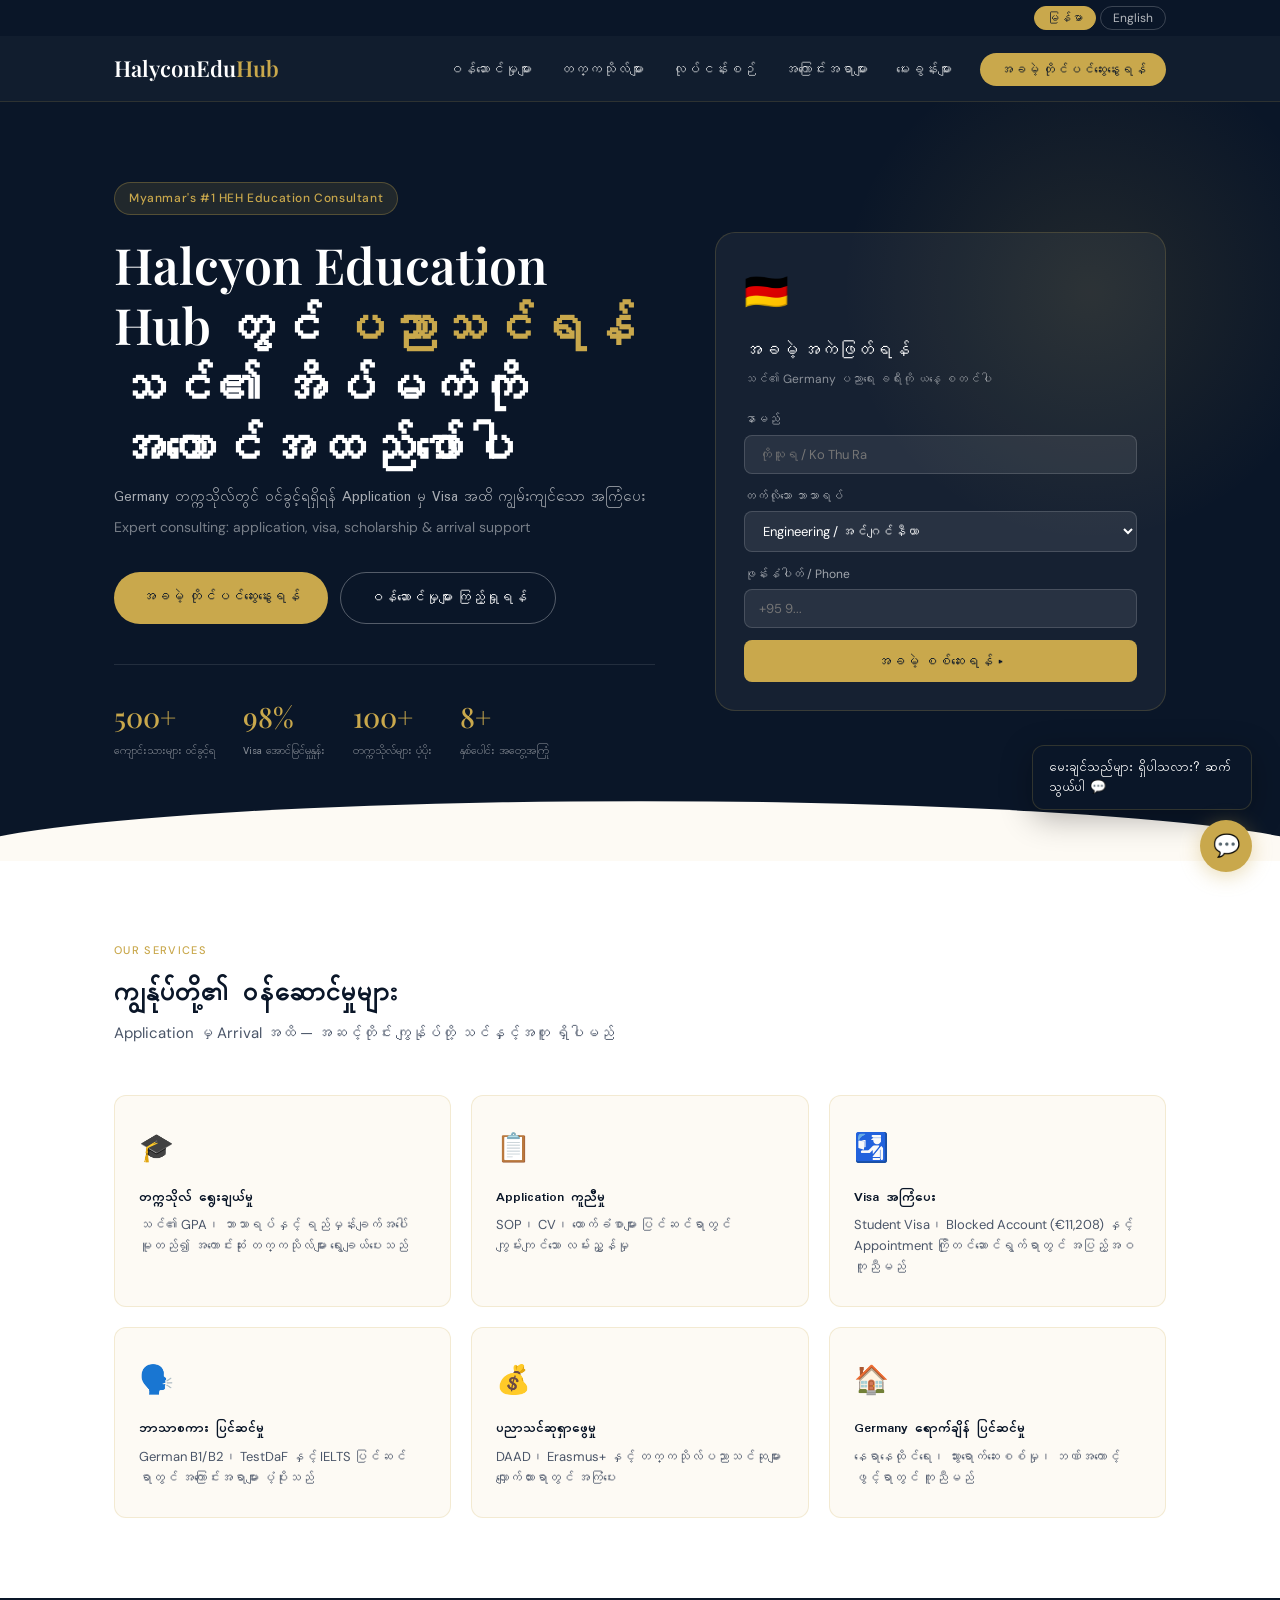
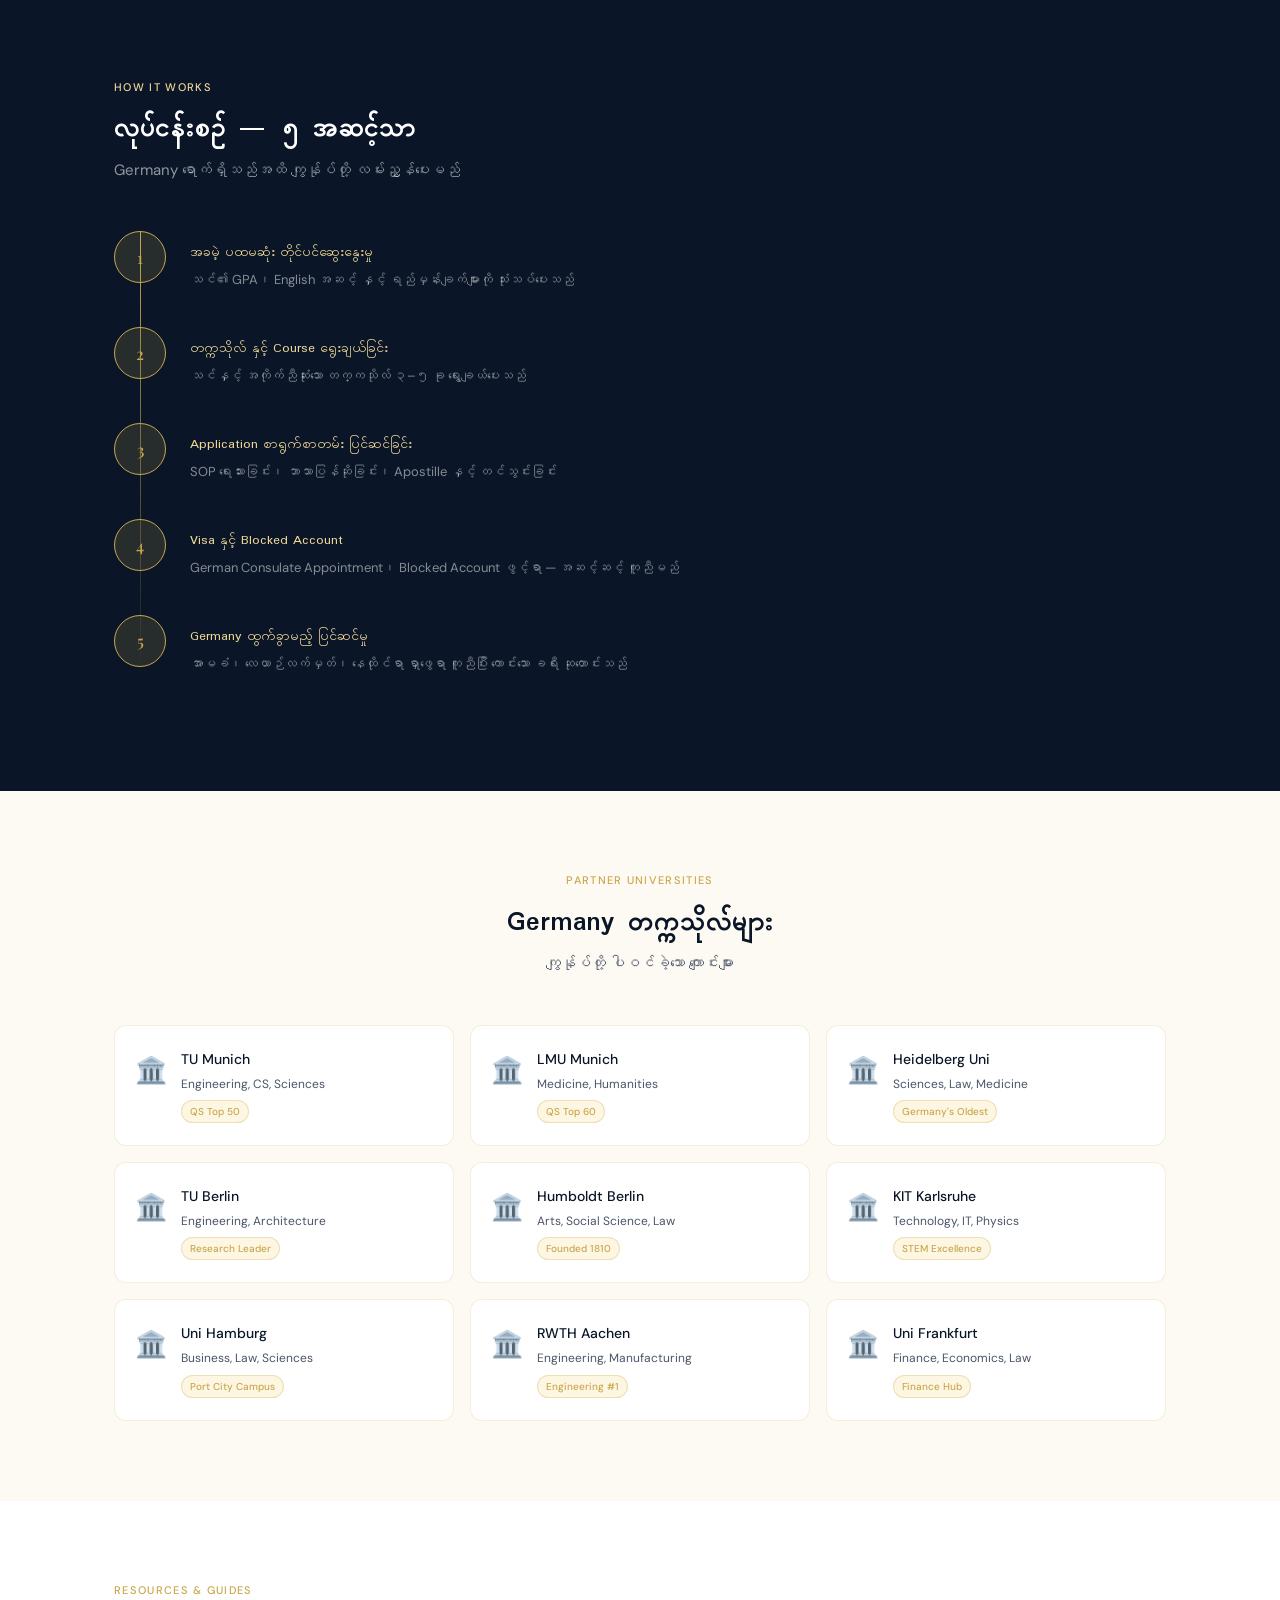
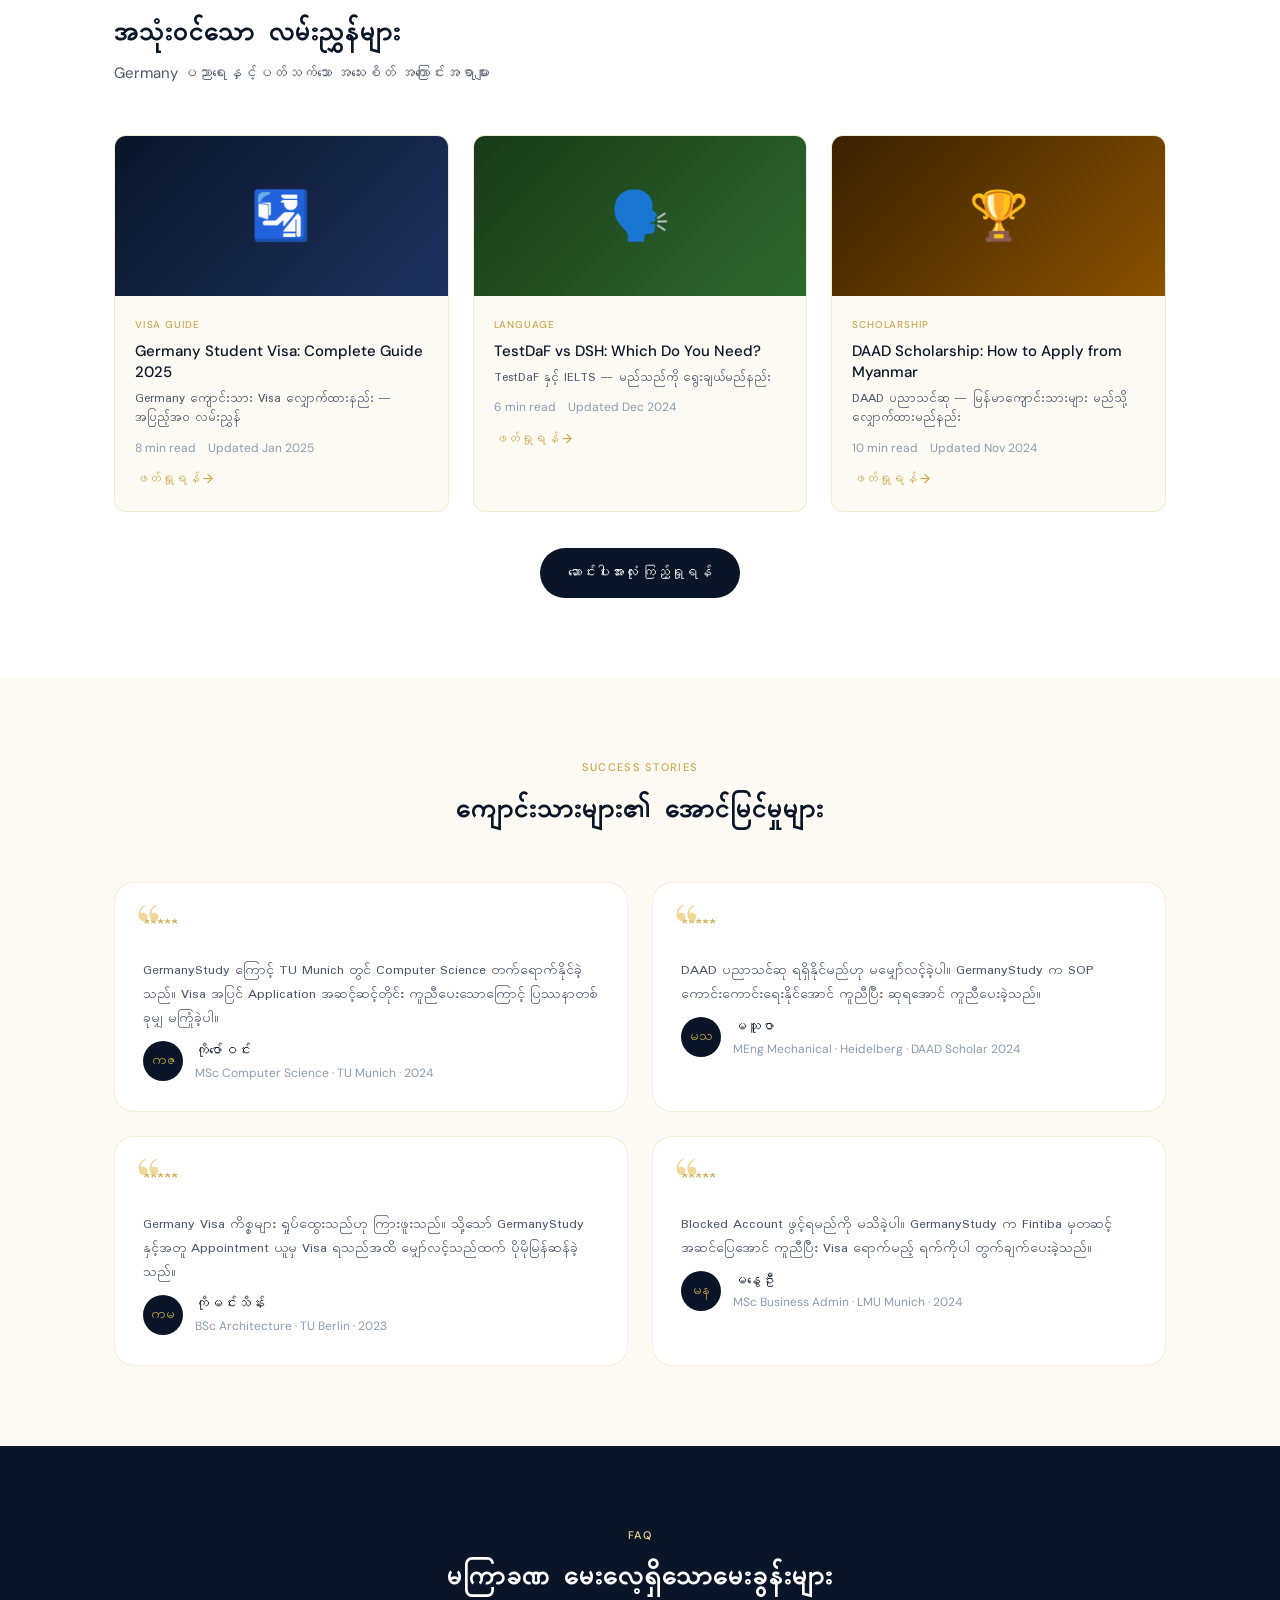
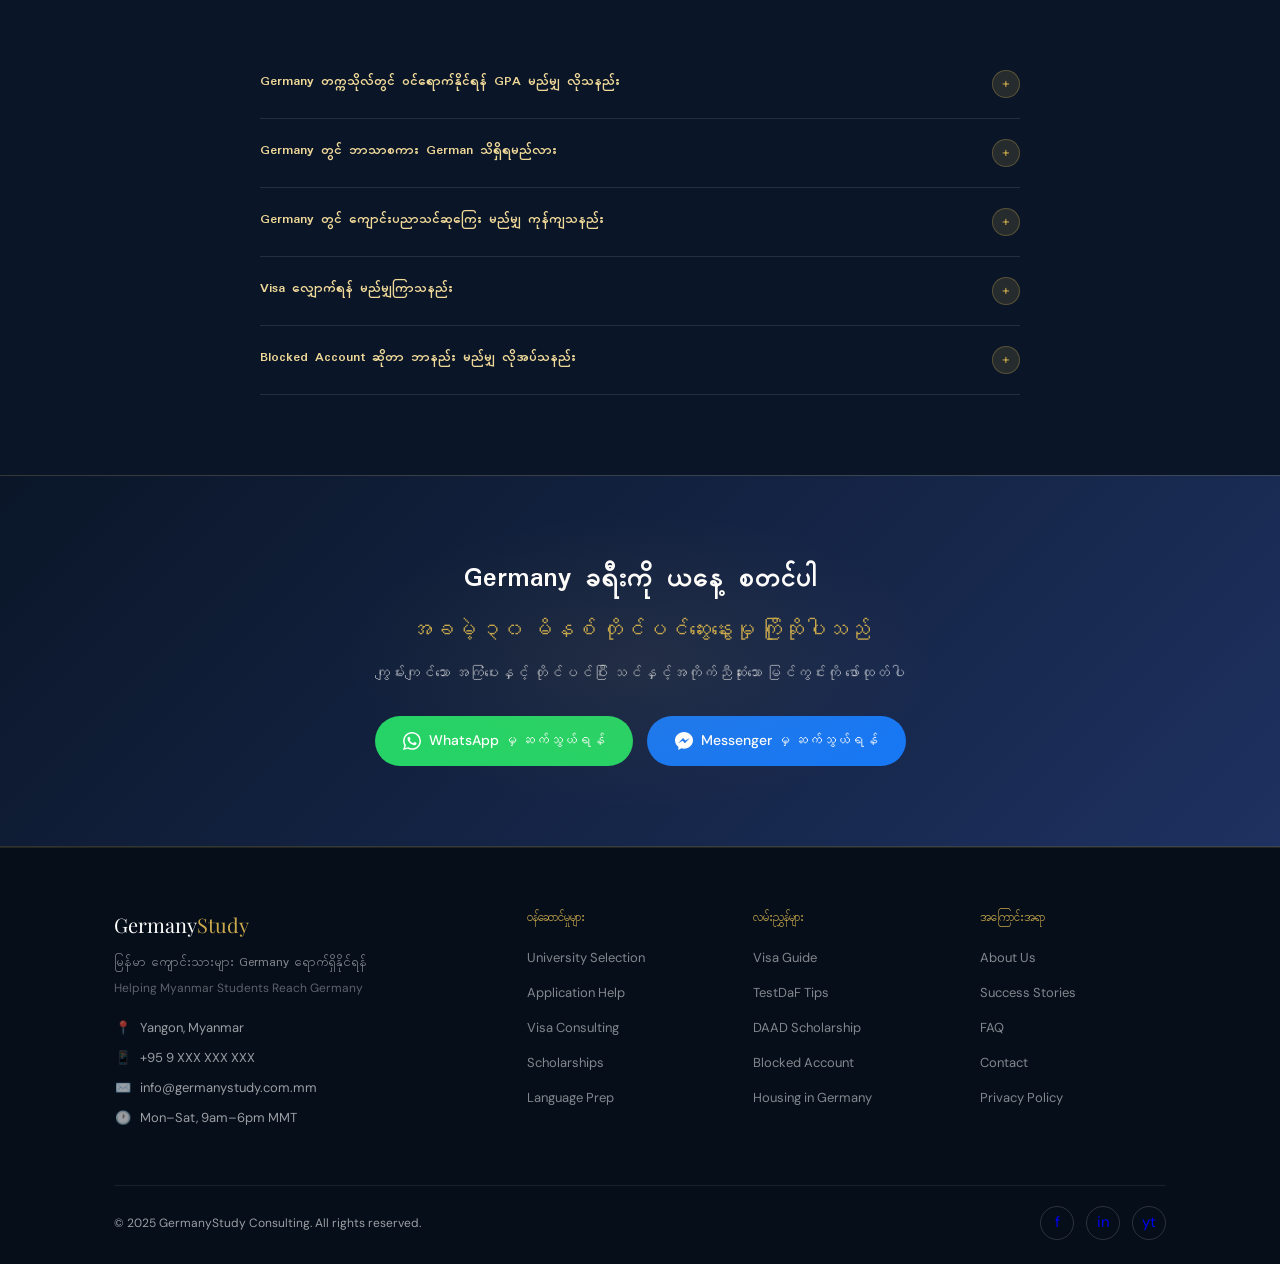
==== commit faf7a2d6: "Update index.html" ====
--- a/index.html
+++ b/index.html
@@ -3,12 +3,12 @@
 <head>
 <meta charset="UTF-8">
 <meta name="viewport" content="width=device-width, initial-scale=1.0">
-<title>Germany Study Consulting | မြန်မာ ကျောင်းသားများအတွက်</title>
+<title>HEH Study Consulting | မြန်မာ ကျောင်းသားများအတွက်</title>
 <meta name="description" content="Germany တွင် တက္ကသိုလ်တက်ရောက်ရန် ကျွမ်းကျင်သော ပညာရေးအကြံပေး။ Application, Visa, Scholarship အကူအညီ။">
 <link rel="preconnect" href="https://fonts.googleapis.com">
 <link rel="preconnect" href="https://fonts.gstatic.com" crossorigin>
 <link href="https://fonts.googleapis.com/css2?family=Padauk:wght@400;700&family=Playfair+Display:wght@500;600&family=DM+Sans:wght@300;400;500&display=swap" rel="stylesheet">
-<link rel="stylesheet" href="./germany-edu.css">
+<link rel="stylesheet" href="./index.css">
 </head>
 <body>
 
@@ -45,8 +45,8 @@
   <div class="container">
     <div class="hero-grid">
       <div>
-        <div class="hero-eyebrow">🇩🇪 Myanmar's #1 Germany Education Consultant</div>
-        <h1 class="my-text">Germany တွင် <span class="gold">ပညာသင်ရန်</span><br>သင်၏ အိပ်မက်ကို<br>အကောင်အထည်ဖော်ပါ</h1>
+        <div class="hero-eyebrow">Myanmar's #1 HEH Education Consultant</div>
+        <h1 class="my-text">Halcyon Education Hub တွင် <span class="gold">ပညာသင်ရန်</span><br>သင်၏ အိပ်မက်ကို<br>အကောင်အထည်ဖော်ပါ</h1>
         <h1 class="en-text" style="display:none;">Study in <span class="gold">Germany</span> —<br>We Guide You<br>Every Step</h1>
         <p class="hero-sub my-text">Germany တက္ကသိုလ်တွင် ဝင်ခွင့်ရရှိရန် Application မှ Visa အထိ ကျွမ်းကျင်သော အကြံပေး</p>
         <p class="hero-sub en-text" style="display:none;">Expert consulting for Myanmar students — from university application to visa success.</p>
@@ -66,7 +66,7 @@
           <div class="stat-item">
             <div class="stat-num">98%</div>
             <div class="stat-label my-text stat-label-my">Visa အောင်မြင်မှုနှုန်း</div>
-            <div class="stat-label en-text" style="display:none;">Visa Success Rate</div>
+            <div class="stat-label en-text" style="display:none;">Visa Success Rates</div>
           </div>
           <div class="stat-item">
             <div class="stat-num">100+</div>
@@ -545,6 +545,6 @@
   </div>
   <button class="chat-toggle" onclick="toggleChat()" id="chatToggle">💬</button>
 </div>
-<script src="./germany-edu.js"></script>
+<script src="./index.js"></script>
 </body>
 </html>
--- a/index.css
+++ b/index.css
@@ -0,0 +1,663 @@
+:root {
+    --gold: #C9A84C;
+    --gold-light: #F0D898;
+    --gold-pale: #FDF6E3;
+    --navy: #0A1628;
+    --navy-mid: #132040;
+    --navy-soft: #1E3160;
+    --cream: #FDFAF4;
+    --text: #0A1628;
+    --text-soft: #4A5568;
+    --text-muted: #8A9BB0;
+    --white: #FFFFFF;
+    --border: rgba(201,168,76,0.2);
+    --green: #27AE60;
+    --blue-fb: #1877F2;
+    --radius: 12px;
+    --radius-lg: 20px;
+  }
+
+  * { margin: 0; padding: 0; box-sizing: border-box; }
+
+  html { scroll-behavior: smooth; }
+
+  body {
+    font-family: 'DM Sans', sans-serif;
+    background: var(--cream);
+    color: var(--text);
+    line-height: 1.7;
+    overflow-x: hidden;
+  }
+
+  /* LANGUAGE TOGGLE */
+  .lang-bar {
+    background: var(--navy);
+    padding: 6px 0;
+    text-align: right;
+  }
+  .lang-bar .container { display: flex; justify-content: flex-end; gap: 4px; align-items: center; }
+  .lang-btn {
+    font-size: 12px;
+    padding: 3px 12px;
+    border-radius: 20px;
+    border: 1px solid rgba(255,255,255,0.2);
+    background: transparent;
+    color: rgba(255,255,255,0.7);
+    cursor: pointer;
+    font-family: 'DM Sans', sans-serif;
+    transition: all 0.2s;
+  }
+  .lang-btn.active {
+    background: var(--gold);
+    border-color: var(--gold);
+    color: var(--navy);
+    font-weight: 500;
+  }
+  .lang-btn:hover { border-color: var(--gold); color: var(--gold); }
+
+  /* NAVBAR */
+  nav {
+    position: sticky;
+    top: 0;
+    z-index: 100;
+    background: rgba(10,22,40,0.97);
+    backdrop-filter: blur(12px);
+    border-bottom: 1px solid rgba(201,168,76,0.15);
+    padding: 0;
+  }
+  .nav-inner {
+    display: flex;
+    align-items: center;
+    justify-content: space-between;
+    padding: 14px 0;
+  }
+  .logo {
+    font-family: 'Playfair Display', serif;
+    font-size: 22px;
+    font-weight: 600;
+    color: var(--white);
+    text-decoration: none;
+  }
+  .logo span { color: var(--gold); }
+  .nav-links { display: flex; gap: 28px; list-style: none; align-items: center; }
+  .nav-links a {
+    color: rgba(255,255,255,0.75);
+    text-decoration: none;
+    font-size: 14px;
+    font-weight: 400;
+    transition: color 0.2s;
+  }
+  .nav-links a:hover { color: var(--gold); }
+  .nav-cta {
+    background: var(--gold);
+    color: var(--navy) !important;
+    padding: 8px 20px;
+    border-radius: 25px;
+    font-weight: 500 !important;
+    font-size: 13px !important;
+  }
+  .nav-cta:hover { background: var(--gold-light) !important; color: var(--navy) !important; }
+  .hamburger { display: none; flex-direction: column; gap: 5px; cursor: pointer; }
+  .hamburger span { width: 24px; height: 2px; background: white; border-radius: 2px; transition: 0.3s; }
+
+  /* CONTAINER */
+  .container { max-width: 1100px; margin: 0 auto; padding: 0 24px; }
+
+  /* HERO */
+  .hero {
+    background: var(--navy);
+    position: relative;
+    overflow: hidden;
+    padding: 80px 0 100px;
+  }
+  .hero::before {
+    content: '';
+    position: absolute;
+    top: -60px; right: -60px;
+    width: 500px; height: 500px;
+    background: radial-gradient(circle, rgba(201,168,76,0.12) 0%, transparent 70%);
+    pointer-events: none;
+  }
+  .hero::after {
+    content: '';
+    position: absolute;
+    bottom: 0; left: 0; right: 0;
+    height: 60px;
+    background: var(--cream);
+    clip-path: ellipse(55% 100% at 50% 100%);
+  }
+  .hero-grid {
+    display: grid;
+    grid-template-columns: 1.2fr 1fr;
+    gap: 60px;
+    align-items: center;
+  }
+  .hero-eyebrow {
+    display: inline-flex;
+    align-items: center;
+    gap: 8px;
+    background: rgba(201,168,76,0.12);
+    border: 1px solid rgba(201,168,76,0.3);
+    border-radius: 25px;
+    padding: 5px 14px;
+    font-size: 12px;
+    color: var(--gold);
+    font-weight: 500;
+    margin-bottom: 20px;
+    letter-spacing: 0.05em;
+  }
+  .hero h1 {
+    font-family: 'Playfair Display', serif;
+    font-size: clamp(32px, 4vw, 50px);
+    font-weight: 600;
+    color: var(--white);
+    line-height: 1.2;
+    margin-bottom: 10px;
+  }
+  .hero h1 .gold { color: var(--gold); }
+  .hero-sub {
+    font-family: 'Padauk', sans-serif;
+    font-size: 15px;
+    color: rgba(255,255,255,0.65);
+    margin-bottom: 6px;
+  }
+  .hero-sub-en {
+    font-size: 14px;
+    color: rgba(255,255,255,0.45);
+    margin-bottom: 32px;
+  }
+  .hero-btns { display: flex; gap: 12px; flex-wrap: wrap; }
+  .btn-primary {
+    background: var(--gold);
+    color: var(--navy);
+    padding: 13px 28px;
+    border-radius: 30px;
+    font-weight: 500;
+    font-size: 14px;
+    text-decoration: none;
+    transition: all 0.25s;
+    display: inline-block;
+  }
+  .btn-primary:hover { background: var(--gold-light); transform: translateY(-1px); }
+  .btn-outline {
+    border: 1.5px solid rgba(255,255,255,0.3);
+    color: var(--white);
+    padding: 13px 28px;
+    border-radius: 30px;
+    font-weight: 400;
+    font-size: 14px;
+    text-decoration: none;
+    transition: all 0.25s;
+    display: inline-block;
+  }
+  .btn-outline:hover { border-color: var(--gold); color: var(--gold); }
+  .hero-stats {
+    display: flex;
+    gap: 28px;
+    margin-top: 40px;
+    padding-top: 28px;
+    border-top: 1px solid rgba(255,255,255,0.1);
+  }
+  .stat-num { font-size: 28px; font-weight: 500; color: var(--gold); font-family: 'Playfair Display', serif; }
+  .stat-label { font-size: 11px; color: rgba(255,255,255,0.5); margin-top: 2px; }
+  .stat-label-my { font-family: 'Padauk', sans-serif; font-size: 11px; }
+
+  .hero-visual {
+    background: rgba(255,255,255,0.05);
+    border: 1px solid rgba(201,168,76,0.2);
+    border-radius: var(--radius-lg);
+    padding: 28px;
+    position: relative;
+  }
+  .hero-flag { font-size: 36px; margin-bottom: 12px; }
+  .hero-card-title {
+    font-family: 'Playfair Display', serif;
+    font-size: 18px;
+    color: var(--white);
+    margin-bottom: 4px;
+  }
+  .hero-card-sub { font-size: 12px; color: rgba(255,255,255,0.5); margin-bottom: 20px; }
+  .mini-form label { font-size: 12px; color: rgba(255,255,255,0.6); display: block; margin-bottom: 5px; }
+  .mini-form input, .mini-form select {
+    width: 100%;
+    padding: 10px 14px;
+    background: rgba(255,255,255,0.08);
+    border: 1px solid rgba(255,255,255,0.15);
+    border-radius: 8px;
+    color: white;
+    font-size: 13px;
+    margin-bottom: 12px;
+    font-family: 'DM Sans', sans-serif;
+  }
+  .mini-form select option { background: var(--navy); color: white; }
+  .mini-form-btn {
+    width: 100%;
+    background: var(--gold);
+    color: var(--navy);
+    border: none;
+    padding: 12px;
+    border-radius: 8px;
+    font-weight: 500;
+    font-size: 14px;
+    cursor: pointer;
+    font-family: 'DM Sans', sans-serif;
+    transition: background 0.2s;
+  }
+  .mini-form-btn:hover { background: var(--gold-light); }
+
+  /* SECTION BASE */
+  section { padding: 80px 0; }
+  .section-label {
+    font-size: 11px;
+    letter-spacing: 0.12em;
+    color: var(--gold);
+    font-weight: 500;
+    text-transform: uppercase;
+    margin-bottom: 10px;
+  }
+  .section-title {
+    font-family: 'Playfair Display', serif;
+    font-size: clamp(26px, 3vw, 38px);
+    font-weight: 500;
+    color: var(--navy);
+    line-height: 1.3;
+    margin-bottom: 6px;
+  }
+  .section-title-my {
+    font-family: 'Padauk', sans-serif;
+    font-size: clamp(20px, 2.5vw, 28px);
+    color: var(--navy);
+    font-weight: 700;
+    margin-bottom: 4px;
+  }
+  .section-sub { font-size: 15px; color: var(--text-soft); max-width: 560px; }
+  .section-head { margin-bottom: 48px; }
+  .section-head.center { text-align: center; }
+  .section-head.center .section-sub { margin: 0 auto; }
+
+  /* SERVICES */
+  .services { background: var(--white); }
+  .services-grid {
+    display: grid;
+    grid-template-columns: repeat(3, 1fr);
+    gap: 20px;
+  }
+  .service-card {
+    border: 1px solid var(--border);
+    border-radius: var(--radius);
+    padding: 28px 24px;
+    transition: all 0.25s;
+    position: relative;
+    overflow: hidden;
+    background: var(--cream);
+  }
+  .service-card::before {
+    content: '';
+    position: absolute;
+    bottom: 0; left: 0; right: 0;
+    height: 3px;
+    background: var(--gold);
+    transform: scaleX(0);
+    transition: transform 0.3s;
+  }
+  .service-card:hover { transform: translateY(-4px); border-color: var(--gold); box-shadow: 0 12px 40px rgba(201,168,76,0.12); }
+  .service-card:hover::before { transform: scaleX(1); }
+  .service-icon { font-size: 28px; margin-bottom: 14px; }
+  .service-title { font-size: 15px; font-weight: 500; color: var(--navy); margin-bottom: 4px; }
+  .service-title-my { font-family: 'Padauk', sans-serif; font-size: 14px; color: var(--navy); font-weight: 700; margin-bottom: 6px; }
+  .service-desc { font-size: 13px; color: var(--text-soft); line-height: 1.6; }
+
+  /* HOW IT WORKS */
+  .how { background: var(--navy); }
+  .how .section-title { color: var(--white); }
+  .how .section-title-my { color: var(--white); }
+  .how .section-sub { color: rgba(255,255,255,0.55); }
+  .steps-timeline { position: relative; }
+  .steps-timeline::before {
+    content: '';
+    position: absolute;
+    left: 26px; top: 0; bottom: 0;
+    width: 1px;
+    background: linear-gradient(to bottom, var(--gold), transparent);
+  }
+  .step-item {
+    display: flex;
+    gap: 24px;
+    margin-bottom: 36px;
+    position: relative;
+  }
+  .step-num-circle {
+    width: 52px;
+    height: 52px;
+    border-radius: 50%;
+    background: rgba(201,168,76,0.15);
+    border: 1.5px solid var(--gold);
+    display: flex;
+    align-items: center;
+    justify-content: center;
+    font-size: 16px;
+    font-weight: 500;
+    color: var(--gold);
+    flex-shrink: 0;
+    font-family: 'Playfair Display', serif;
+    position: relative;
+    z-index: 1;
+  }
+  .step-content { padding-top: 10px; }
+  .step-title { font-size: 15px; font-weight: 500; color: var(--white); margin-bottom: 2px; }
+  .step-title-my { font-family: 'Padauk', sans-serif; font-size: 14px; color: var(--gold-light); margin-bottom: 4px; }
+  .step-desc { font-size: 13px; color: rgba(255,255,255,0.5); }
+
+  /* UNIVERSITIES */
+  .unis { background: var(--cream); }
+  .uni-grid {
+    display: grid;
+    grid-template-columns: repeat(3, 1fr);
+    gap: 16px;
+  }
+  .uni-card {
+    background: var(--white);
+    border: 1px solid var(--border);
+    border-radius: var(--radius);
+    padding: 22px 20px;
+    display: flex;
+    gap: 14px;
+    align-items: flex-start;
+    transition: all 0.2s;
+  }
+  .uni-card:hover { border-color: var(--gold); box-shadow: 0 8px 30px rgba(201,168,76,0.1); }
+  .uni-flag { font-size: 26px; }
+  .uni-name { font-size: 14px; font-weight: 500; color: var(--navy); margin-bottom: 2px; }
+  .uni-field { font-size: 12px; color: var(--text-soft); }
+  .uni-badge {
+    display: inline-block;
+    margin-top: 6px;
+    font-size: 10px;
+    padding: 2px 8px;
+    border-radius: 12px;
+    background: var(--gold-pale);
+    color: var(--gold);
+    border: 1px solid rgba(201,168,76,0.3);
+    font-weight: 500;
+  }
+
+  /* BLOG */
+  .blog { background: var(--white); }
+  .blog-grid {
+    display: grid;
+    grid-template-columns: repeat(3, 1fr);
+    gap: 24px;
+  }
+  .blog-card {
+    border-radius: var(--radius);
+    overflow: hidden;
+    border: 1px solid var(--border);
+    transition: all 0.25s;
+    background: var(--cream);
+  }
+  .blog-card:hover { transform: translateY(-4px); box-shadow: 0 16px 48px rgba(10,22,40,0.1); }
+  .blog-thumb {
+    height: 160px;
+    display: flex;
+    align-items: center;
+    justify-content: center;
+    font-size: 48px;
+    position: relative;
+    overflow: hidden;
+  }
+  .blog-thumb.visa { background: linear-gradient(135deg, #0A1628, #1E3160); }
+  .blog-thumb.lang { background: linear-gradient(135deg, #1a3a1a, #2d6a2d); }
+  .blog-thumb.schol { background: linear-gradient(135deg, #3a2000, #8a5200); }
+  .blog-body { padding: 20px; }
+  .blog-tag {
+    font-size: 10px;
+    font-weight: 500;
+    letter-spacing: 0.08em;
+    text-transform: uppercase;
+    color: var(--gold);
+    margin-bottom: 8px;
+  }
+  .blog-title { font-size: 15px; font-weight: 500; color: var(--navy); line-height: 1.4; margin-bottom: 6px; }
+  .blog-title-my { font-family: 'Padauk', sans-serif; font-size: 13px; color: var(--text-soft); line-height: 1.5; margin-bottom: 10px; }
+  .blog-meta { font-size: 12px; color: var(--text-muted); display: flex; gap: 12px; }
+  .blog-read { font-size: 13px; color: var(--gold); text-decoration: none; font-weight: 500; margin-top: 10px; display: inline-block; }
+  .blog-read:hover { text-decoration: underline; }
+
+  /* TESTIMONIALS */
+  .testimonials { background: var(--cream); }
+  .testi-grid {
+    display: grid;
+    grid-template-columns: repeat(2, 1fr);
+    gap: 24px;
+  }
+  .testi-card {
+    background: var(--white);
+    border: 1px solid var(--border);
+    border-radius: var(--radius-lg);
+    padding: 28px;
+    position: relative;
+  }
+  .testi-card::before {
+    content: '\201C';
+    font-size: 64px;
+    color: var(--gold-light);
+    position: absolute;
+    top: 10px; left: 20px;
+    font-family: 'Playfair Display', serif;
+    line-height: 1;
+  }
+  .testi-text { font-family: 'Padauk', sans-serif; font-size: 14px; color: var(--text-soft); line-height: 1.7; margin-bottom: 8px; padding-top: 24px; }
+  .testi-text-en { font-size: 13px; color: var(--text-muted); font-style: italic; margin-bottom: 16px; }
+  .testi-author { display: flex; gap: 12px; align-items: center; }
+  .testi-avatar {
+    width: 40px; height: 40px; border-radius: 50%;
+    background: var(--navy);
+    color: var(--gold);
+    display: flex; align-items: center; justify-content: center;
+    font-weight: 500; font-size: 14px;
+    font-family: 'Padauk', sans-serif;
+    flex-shrink: 0;
+  }
+  .testi-name { font-size: 14px; font-weight: 500; color: var(--navy); }
+  .testi-info { font-size: 12px; color: var(--text-muted); }
+  .stars { color: var(--gold); font-size: 13px; margin-bottom: 2px; }
+
+  /* FAQ */
+  .faq { background: var(--navy); }
+  .faq .section-title { color: var(--white); }
+  .faq .section-title-my { color: var(--white); }
+  .faq-list { max-width: 760px; margin: 0 auto; }
+  .faq-item {
+    border-bottom: 1px solid rgba(255,255,255,0.1);
+    padding: 20px 0;
+  }
+  .faq-q {
+    display: flex;
+    justify-content: space-between;
+    align-items: flex-start;
+    cursor: pointer;
+    gap: 16px;
+  }
+  
+  .faq-q-my { font-family: 'Padauk', sans-serif; font-size: 14px; color: var(--gold-light); font-weight: 700; margin-bottom: 2px; }
+  .faq-q-en { font-size: 13px; color: rgba(255,255,255,0.6); }
+  .faq-arrow {
+    width: 28px; height: 28px; border-radius: 50%;
+    background: rgba(201,168,76,0.15);
+    border: 1px solid rgba(201,168,76,0.3);
+    display: flex; align-items: center; justify-content: center;
+    flex-shrink: 0; font-size: 14px; color: var(--gold);
+    transition: transform 0.3s;
+  }
+  .faq-item.open .faq-arrow { transform: rotate(45deg); }
+  .faq-ans {
+    max-height: 0; overflow: hidden;
+    transition: max-height 0.4s ease, padding 0.3s;
+  }
+  .faq-item.open .faq-ans { max-height: 200px; padding-top: 14px; }
+  .faq-ans-my { font-family: 'Padauk', sans-serif; font-size: 14px; color: rgba(255,255,255,0.65); line-height: 1.7; margin-bottom: 6px; }
+  .faq-ans-en { font-size: 13px; color: rgba(255,255,255,0.4); }
+
+  /* CTA SECTION */
+  .cta-section {
+    background: linear-gradient(135deg, var(--navy) 0%, var(--navy-soft) 100%);
+    border-top: 1px solid rgba(201,168,76,0.2);
+    border-bottom: 1px solid rgba(201,168,76,0.2);
+    text-align: center;
+    padding: 80px 0;
+    position: relative;
+    overflow: hidden;
+  }
+  .cta-section::before {
+    content: '';
+    position: absolute;
+    top: 50%; left: 50%;
+    transform: translate(-50%, -50%);
+    width: 600px; height: 300px;
+    background: radial-gradient(ellipse, rgba(201,168,76,0.08) 0%, transparent 70%);
+    pointer-events: none;
+  }
+  .cta-section h2 {
+    font-family: 'Padauk', sans-serif;
+    font-size: 28px; font-weight: 700;
+    color: var(--white); margin-bottom: 6px;
+  }
+  .cta-section h3 {
+    font-family: 'Playfair Display', serif;
+    font-size: 22px; font-weight: 500;
+    color: var(--gold); margin-bottom: 14px;
+  }
+  .cta-section p { font-size: 15px; color: rgba(255,255,255,0.6); margin-bottom: 30px; }
+  .cta-btns { display: flex; gap: 14px; justify-content: center; flex-wrap: wrap; }
+
+  /* FOOTER */
+  footer {
+    background: #060E1A;
+    color: rgba(255,255,255,0.6);
+    padding: 60px 0 24px;
+    border-top: 1px solid rgba(201,168,76,0.15);
+  }
+  .footer-grid {
+    display: grid;
+    grid-template-columns: 2fr 1fr 1fr 1fr;
+    gap: 40px;
+    margin-bottom: 48px;
+  }
+  .footer-logo {
+    font-family: 'Playfair Display', serif;
+    font-size: 20px; color: var(--white); margin-bottom: 10px;
+  }
+  .footer-logo span { color: var(--gold); }
+  .footer-tagline-my { font-family: 'Padauk', sans-serif; font-size: 13px; color: rgba(255,255,255,0.5); margin-bottom: 4px; }
+  .footer-tagline { font-size: 12px; color: rgba(255,255,255,0.35); margin-bottom: 18px; }
+  .footer-contact-item { display: flex; align-items: center; gap: 8px; margin-bottom: 8px; font-size: 13px; }
+  .footer-contact-icon { width: 18px; text-align: center; }
+  .footer-col h4 { font-size: 13px; font-weight: 500; color: var(--white); margin-bottom: 14px; }
+  .footer-col-my { font-family: 'Padauk', sans-serif; font-size: 12px; color: var(--gold); margin-bottom: 14px; }
+  .footer-col ul { list-style: none; }
+  .footer-col li { margin-bottom: 8px; }
+  .footer-col a { font-size: 13px; color: rgba(255,255,255,0.5); text-decoration: none; transition: color 0.2s; }
+  .footer-col a:hover { color: var(--gold); }
+  .footer-bottom {
+    border-top: 1px solid rgba(255,255,255,0.08);
+    padding-top: 20px;
+    display: flex;
+    justify-content: space-between;
+    align-items: center;
+    font-size: 12px;
+  }
+  .social-links { display: flex; gap: 12px; }
+  .social-link {
+    width: 34px; height: 34px;
+    border-radius: 50%;
+    border: 1px solid rgba(255,255,255,0.15);
+    display: flex; align-items: center; justify-content: center;
+    font-size: 15px; text-decoration: none;
+    transition: all 0.2s;
+  }
+  .social-link:hover { border-color: var(--gold); transform: translateY(-2px); }
+
+  /* FLOATING CHAT WIDGET */
+  .chat-widget {
+    position: fixed;
+    bottom: 28px;
+    right: 28px;
+    z-index: 1000;
+    display: flex;
+    flex-direction: column;
+    align-items: flex-end;
+    gap: 10px;
+  }
+  .chat-bubble {
+    background: var(--navy);
+    color: var(--white);
+    border: 1px solid var(--border);
+    border-radius: 12px;
+    padding: 12px 16px;
+    font-size: 13px;
+    max-width: 220px;
+    box-shadow: 0 8px 32px rgba(0,0,0,0.3);
+    animation: slideUp 0.5s ease 1s both;
+    font-family: 'Padauk', sans-serif;
+    line-height: 1.5;
+  }
+  .chat-bubble-en { font-family: 'DM Sans', sans-serif; font-size: 11px; color: rgba(255,255,255,0.55); margin-top: 3px; }
+  .chat-btns { display: flex; flex-direction: column; gap: 8px; }
+  .chat-btn {
+    display: flex;
+    align-items: center;
+    gap: 10px;
+    padding: 12px 18px;
+    border-radius: 50px;
+    text-decoration: none;
+    font-size: 14px;
+    font-weight: 500;
+    box-shadow: 0 4px 20px rgba(0,0,0,0.25);
+    transition: all 0.25s;
+    color: white;
+    animation: slideUp 0.5s ease both;
+  }
+  .chat-btn.wa { background: #25D366; animation-delay: 0.1s; }
+  .chat-btn.fb { background: #1877F2; animation-delay: 0.2s; }
+  .chat-btn:hover { transform: scale(1.05); }
+  .chat-btn svg { width: 20px; height: 20px; }
+  .chat-toggle {
+    width: 52px; height: 52px;
+    border-radius: 50%;
+    background: var(--gold);
+    border: none;
+    cursor: pointer;
+    display: flex; align-items: center; justify-content: center;
+    font-size: 22px;
+    box-shadow: 0 4px 20px rgba(201,168,76,0.4);
+    transition: all 0.25s;
+    color: var(--navy);
+  }
+  .chat-toggle:hover { background: var(--gold-light); transform: scale(1.05); }
+
+  @keyframes slideUp {
+    from { opacity: 0; transform: translateY(16px); }
+    to { opacity: 1; transform: translateY(0); }
+  }
+
+  /* MOBILE */
+  @media (max-width: 768px) {
+    .hero-grid { grid-template-columns: 1fr; }
+    .hero-visual { display: none; }
+    .services-grid { grid-template-columns: 1fr 1fr; }
+    .uni-grid { grid-template-columns: 1fr 1fr; }
+    .blog-grid { grid-template-columns: 1fr; }
+    .testi-grid { grid-template-columns: 1fr; }
+    .footer-grid { grid-template-columns: 1fr 1fr; }
+    .nav-links { display: none; }
+    .hamburger { display: flex; }
+    .nav-links.open { display: flex; flex-direction: column; position: absolute; top: 100%; left: 0; right: 0; background: var(--navy); padding: 20px 24px; gap: 16px; border-bottom: 1px solid var(--border); }
+    .hero-stats { flex-wrap: wrap; gap: 16px; }
+    .footer-bottom { flex-direction: column; gap: 14px; text-align: center; }
+    .cta-btns { flex-direction: column; align-items: center; }
+  }
+  @media (max-width: 480px) {
+    .services-grid { grid-template-columns: 1fr; }
+    .uni-grid { grid-template-columns: 1fr; }
+    .footer-grid { grid-template-columns: 1fr; }
+  }
